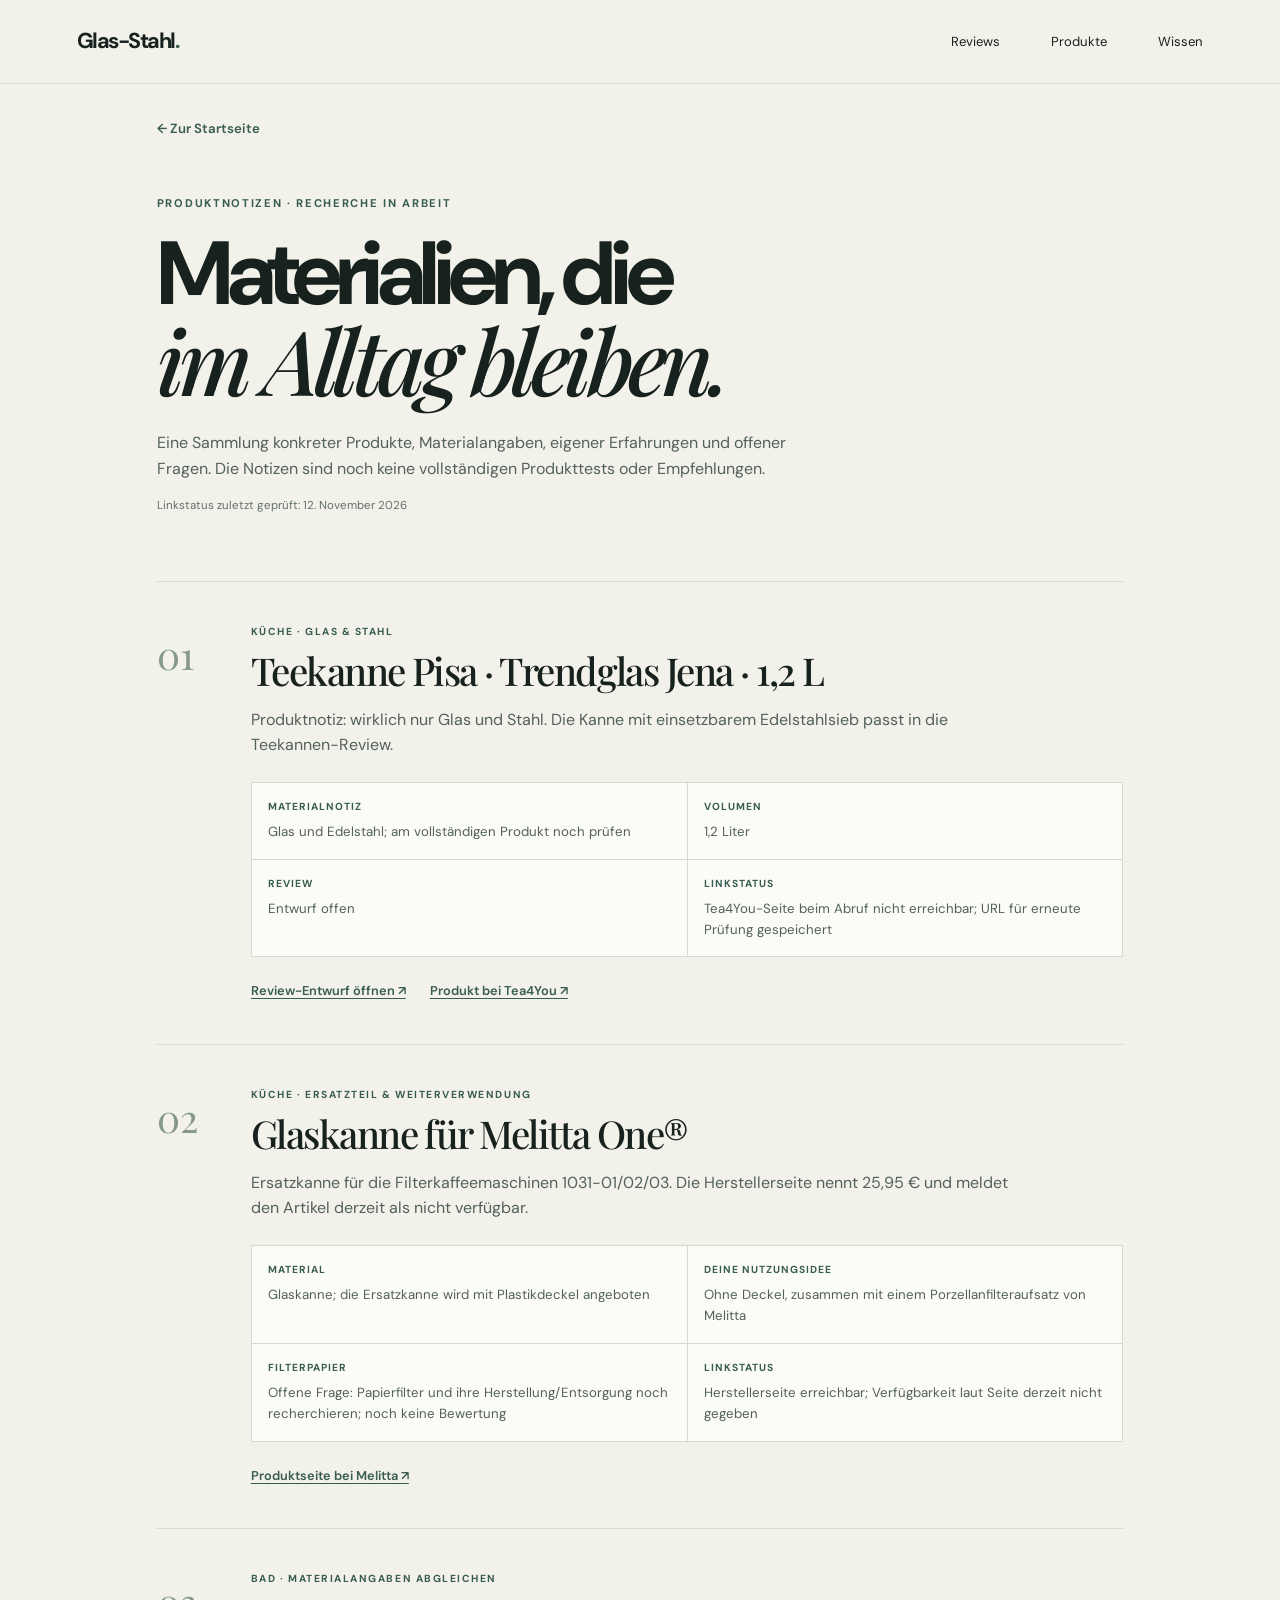
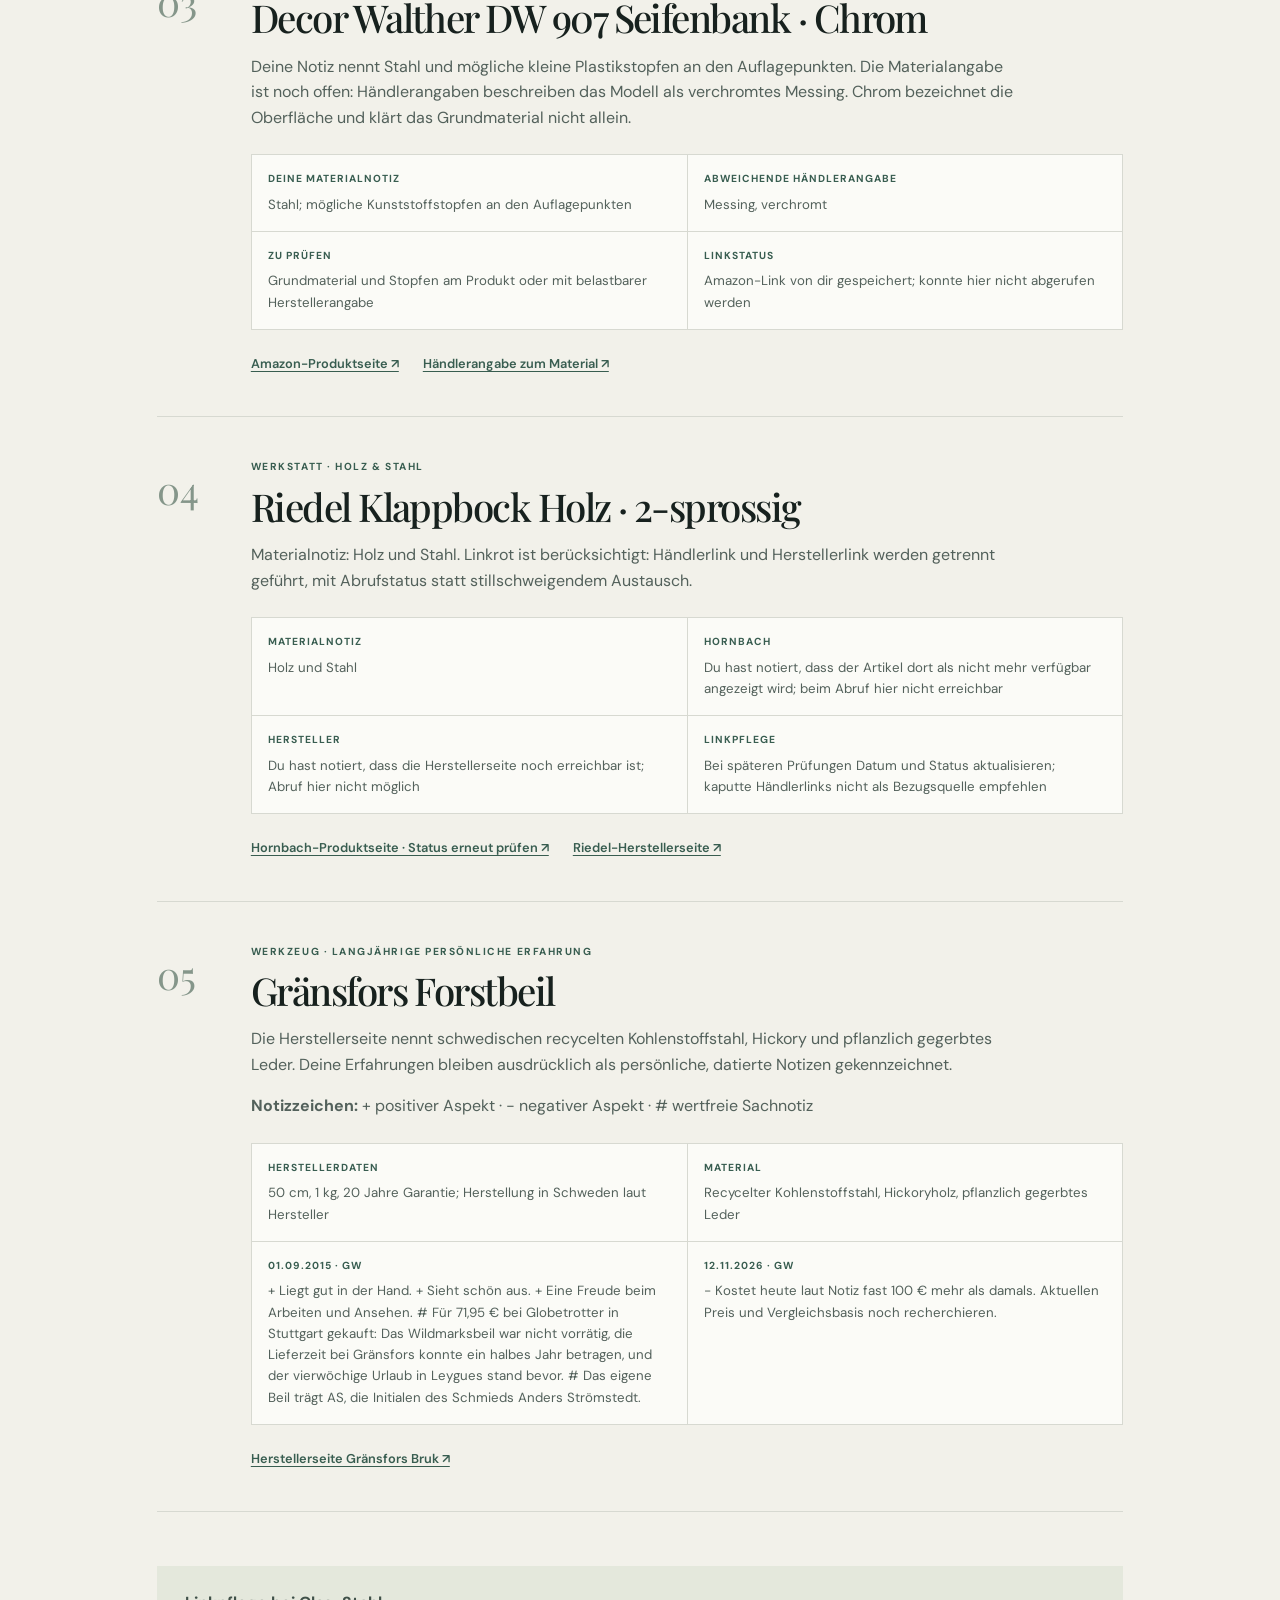
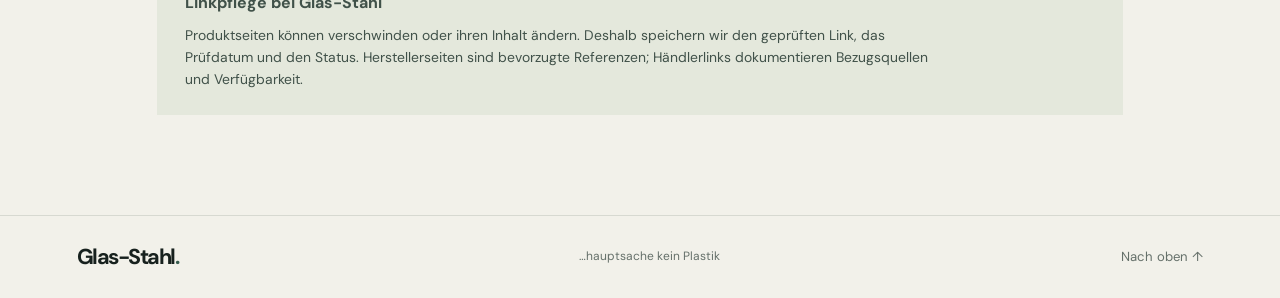
==== produkte.html @ 0f4513dc "Add product notes and link status catalog" ====
<!doctype html>
<html lang="de">
<head>
  <meta charset="utf-8">
  <meta name="viewport" content="width=device-width, initial-scale=1">
  <meta name="theme-color" content="#f2f1ea">
  <meta name="description" content="Produktnotizen zu Glas, Stahl, Holz und langlebigen Alltagsgegenständen bei Glas-Stahl.">
  <title>Produkte & Notizen · Glas-Stahl</title>
  <link rel="stylesheet" href="styles.css">
</head>
<body>
  <header class="site-header" id="top">
    <a class="wordmark" href="index.html" aria-label="Glas-Stahl – Startseite">Glas-Stahl<span class="period">.</span></a>
    <nav aria-label="Hauptnavigation"><a href="index.html#reviews">Reviews</a><a href="produkte.html" aria-current="page">Produkte</a><a href="index.html#wissen">Wissen</a></nav>
  </header>
  <main class="product-list-page">
    <a class="back-link" href="index.html#reviews">← Zur Startseite</a>
    <header class="product-list-hero"><p class="eyebrow">Produktnotizen · Recherche in Arbeit</p><h1>Materialien, die<br><em>im Alltag bleiben.</em></h1><p>Eine Sammlung konkreter Produkte, Materialangaben, eigener Erfahrungen und offener Fragen. Die Notizen sind noch keine vollständigen Produkttests oder Empfehlungen.</p><p class="checked-date">Linkstatus zuletzt geprüft: 12. November 2026</p></header>

    <article class="product-record" id="pisa">
      <div class="product-record-index">01</div><div class="product-record-content">
        <p class="card-kicker">Küche · Glas & Stahl</p><h2>Teekanne Pisa · Trendglas Jena · 1,2 L</h2>
        <p>Produktnotiz: wirklich nur Glas und Stahl. Die Kanne mit einsetzbarem Edelstahlsieb passt in die Teekannen-Review.</p>
        <ul class="product-facts"><li><strong>Materialnotiz</strong>Glas und Edelstahl; am vollständigen Produkt noch prüfen</li><li><strong>Volumen</strong>1,2 Liter</li><li><strong>Review</strong>Entwurf offen</li><li><strong>Linkstatus</strong>Tea4You-Seite beim Abruf nicht erreichbar; URL für erneute Prüfung gespeichert</li></ul>
        <div class="product-links"><a href="review-teekanne-edelstahlsieb.html">Review-Entwurf öffnen ↗</a><a href="https://tea4you.de/teekanne-pisa-glaskanne-trendglas-jena-12-l/">Produkt bei Tea4You ↗</a></div>
      </div>
    </article>

    <article class="product-record" id="melitta-one">
      <div class="product-record-index">02</div><div class="product-record-content">
        <p class="card-kicker">Küche · Ersatzteil & Weiterverwendung</p><h2>Glaskanne für Melitta One®</h2>
        <p>Ersatzkanne für die Filterkaffeemaschinen 1031-01/02/03. Die Herstellerseite nennt 25,95 € und meldet den Artikel derzeit als nicht verfügbar.</p>
        <ul class="product-facts"><li><strong>Material</strong>Glaskanne; die Ersatzkanne wird mit Plastikdeckel angeboten</li><li><strong>Deine Nutzungsidee</strong>Ohne Deckel, zusammen mit einem Porzellanfilteraufsatz von Melitta</li><li><strong>Filterpapier</strong>Offene Frage: Papierfilter und ihre Herstellung/Entsorgung noch recherchieren; noch keine Bewertung</li><li><strong>Linkstatus</strong>Herstellerseite erreichbar; Verfügbarkeit laut Seite derzeit nicht gegeben</li></ul>
        <div class="product-links"><a href="https://www.melitta.de/filterkaffeemaschinen/kannen/melitta-one-glaskanne">Produktseite bei Melitta ↗</a></div>
      </div>
    </article>

    <article class="product-record" id="dw907">
      <div class="product-record-index">03</div><div class="product-record-content">
        <p class="card-kicker">Bad · Materialangaben abgleichen</p><h2>Decor Walther DW 907 Seifenbank · Chrom</h2>
        <p>Deine Notiz nennt Stahl und mögliche kleine Plastikstopfen an den Auflagepunkten. Die Materialangabe ist noch offen: Händlerangaben beschreiben das Modell als verchromtes Messing. Chrom bezeichnet die Oberfläche und klärt das Grundmaterial nicht allein.</p>
        <ul class="product-facts"><li><strong>Deine Materialnotiz</strong>Stahl; mögliche Kunststoffstopfen an den Auflagepunkten</li><li><strong>Abweichende Händlerangabe</strong>Messing, verchromt</li><li><strong>Zu prüfen</strong>Grundmaterial und Stopfen am Produkt oder mit belastbarer Herstellerangabe</li><li><strong>Linkstatus</strong>Amazon-Link von dir gespeichert; konnte hier nicht abgerufen werden</li></ul>
        <div class="product-links"><a href="https://www.amazon.de/dp/B003EFWC8Q/">Amazon-Produktseite ↗</a><a href="https://dusaro.store/products/decor-walther-classic-dw-907-seifenbank-chrom-messing/">Händlerangabe zum Material ↗</a></div>
      </div>
    </article>

    <article class="product-record" id="riedel">
      <div class="product-record-index">04</div><div class="product-record-content">
        <p class="card-kicker">Werkstatt · Holz & Stahl</p><h2>Riedel Klappbock Holz · 2-sprossig</h2>
        <p>Materialnotiz: Holz und Stahl. Linkrot ist berücksichtigt: Händlerlink und Herstellerlink werden getrennt geführt, mit Abrufstatus statt stillschweigendem Austausch.</p>
        <ul class="product-facts"><li><strong>Materialnotiz</strong>Holz und Stahl</li><li><strong>Hornbach</strong>Du hast notiert, dass der Artikel dort als nicht mehr verfügbar angezeigt wird; beim Abruf hier nicht erreichbar</li><li><strong>Hersteller</strong>Du hast notiert, dass die Herstellerseite noch erreichbar ist; Abruf hier nicht möglich</li><li><strong>Linkpflege</strong>Bei späteren Prüfungen Datum und Status aktualisieren; kaputte Händlerlinks nicht als Bezugsquelle empfehlen</li></ul>
        <div class="product-links"><a href="https://www.hornbach.de/shop/Klappbock-Holz-Riedel-2-sprossig/3053529/artikel.html">Hornbach-Produktseite · Status erneut prüfen ↗</a><a href="https://riedel-holzleitern.de/klappboecke/">Riedel-Herstellerseite ↗</a></div>
      </div>
    </article>

    <article class="product-record" id="gransfors">
      <div class="product-record-index">05</div><div class="product-record-content">
        <p class="card-kicker">Werkzeug · langjährige persönliche Erfahrung</p><h2>Gränsfors Forstbeil</h2>
        <p>Die Herstellerseite nennt schwedischen recycelten Kohlenstoffstahl, Hickory und pflanzlich gegerbtes Leder. Deine Erfahrungen bleiben ausdrücklich als persönliche, datierte Notizen gekennzeichnet.</p><p class="note-legend"><strong>Notizzeichen:</strong> + positiver Aspekt · − negativer Aspekt · # wertfreie Sachnotiz</p>
        <ul class="product-facts"><li><strong>Herstellerdaten</strong>50 cm, 1 kg, 20 Jahre Garantie; Herstellung in Schweden laut Hersteller</li><li><strong>Material</strong>Recycelter Kohlenstoffstahl, Hickoryholz, pflanzlich gegerbtes Leder</li><li><strong>01.09.2015 · gw</strong>+ Liegt gut in der Hand. + Sieht schön aus. + Eine Freude beim Arbeiten und Ansehen. # Für 71,95 € bei Globetrotter in Stuttgart gekauft: Das Wildmarksbeil war nicht vorrätig, die Lieferzeit bei Gränsfors konnte ein halbes Jahr betragen, und der vierwöchige Urlaub in Leygues stand bevor. # Das eigene Beil trägt AS, die Initialen des Schmieds Anders Strömstedt.</li><li><strong>12.11.2026 · gw</strong>− Kostet heute laut Notiz fast 100 € mehr als damals. Aktuellen Preis und Vergleichsbasis noch recherchieren.</li></ul>
        <div class="product-links"><a href="https://www.gransforsbruk.com/de/p/forstbeil">Herstellerseite Gränsfors Bruk ↗</a></div>
      </div>
    </article>

    <aside class="link-rot-note"><strong>Linkpflege bei Glas-Stahl</strong><p>Produktseiten können verschwinden oder ihren Inhalt ändern. Deshalb speichern wir den geprüften Link, das Prüfdatum und den Status. Herstellerseiten sind bevorzugte Referenzen; Händlerlinks dokumentieren Bezugsquellen und Verfügbarkeit.</p></aside>
  </main>
  <footer class="site-footer"><a class="wordmark" href="index.html">Glas-Stahl<span class="period">.</span></a><span>…hauptsache kein Plastik</span><a href="#top">Nach oben ↑</a></footer>
</body>
</html>
---- styles.css ----
@import url('https://fonts.googleapis.com/css2?family=DM+Sans:wght@400;500;600;700&family=Playfair+Display:ital,wght@0,500;0,600;1,500;1,600&display=swap');
:root{--ink:#17211e;--muted:#64716c;--paper:#f2f1ea;--white:#fbfbf7;--green:#385d50;--line:#d7d9d1;--lime:#d2df82;--steel:#aeb9b5;--serif:'Playfair Display',Georgia,serif;--sans:'DM Sans',Arial,sans-serif}*{box-sizing:border-box}html{scroll-behavior:smooth}body{margin:0;background:var(--paper);color:var(--ink);font-family:var(--sans);line-height:1.6}a{color:inherit}.site-header,.site-footer{display:flex;align-items:center;justify-content:space-between;padding:24px clamp(22px,6vw,96px);border-bottom:1px solid var(--line)}.wordmark{text-decoration:none;font-size:1.35rem;font-weight:700;letter-spacing:-.07em}.wordmark>span:first-child,.period{color:var(--green)}.site-header nav{display:flex;gap:clamp(18px,4vw,54px)}.site-header nav a,.site-footer>a:last-child{font-size:.82rem;text-decoration:none}.site-header nav a:hover,.text-link:hover,.card-link:hover{color:var(--green)}.hero{min-height:640px;padding:72px clamp(22px,8vw,130px) 96px;display:grid;grid-template-columns:1fr .9fr;gap:5vw;align-items:center}.eyebrow,.card-kicker{margin:0 0 18px;color:var(--green);font-size:.7rem;font-weight:700;text-transform:uppercase;letter-spacing:.15em}.hero h1,.closing-note h2{font-size:clamp(3.8rem,8vw,8.8rem);line-height:.91;letter-spacing:-.075em;margin:0;font-weight:600}.hero h1 em,.closing-note h2 em{font-family:var(--serif);font-weight:500;letter-spacing:-.06em}.hero-intro{max-width:530px;margin:32px 0;font-size:1.12rem;color:#4e5c56}.hero-actions{display:flex;align-items:center;gap:28px;flex-wrap:wrap}.button{display:inline-flex;align-items:center;gap:28px;padding:14px 19px;text-decoration:none;font-size:.84rem;font-weight:600}.button-dark{background:var(--ink);color:white}.button-dark:hover{background:var(--green)}.text-link,.card-link{font-size:.84rem;font-weight:600;text-decoration:none}.hero-art{height:430px;position:relative;overflow:hidden;background:#dce4d8;display:flex;align-items:end;padding:32px}.hero-art:before{content:"";position:absolute;width:360px;height:360px;border:1px solid #a8b5a8;border-radius:50%;top:-120px;right:-55px}.hero-art:after{content:"";position:absolute;width:240px;height:240px;border:1px solid #a8b5a8;border-radius:50%;top:-60px;right:5px}.glass-shape{position:absolute;width:180px;height:250px;left:24%;top:16%;border:2px solid rgba(255,255,255,.9);border-radius:22px 22px 55px 55px;background:linear-gradient(115deg,rgba(255,255,255,.7),rgba(255,255,255,.12) 45%,rgba(255,255,255,.45));transform:rotate(-9deg);box-shadow:18px 24px 55px rgba(31,59,48,.12)}.glass-shape span{position:absolute;width:100%;height:20px;top:-12px;border:2px solid white;border-radius:50%}.steel-shape{position:absolute;width:80px;height:310px;background:linear-gradient(90deg,#74847f,#e3e8e3 22%,#a4b0aa 48%,#e2e7e3 72%,#879690);right:19%;top:24%;transform:rotate(13deg);border-radius:8px;box-shadow:16px 20px 30px #62766d33}.hero-art p{position:relative;z-index:1;font-family:var(--serif);font-size:1.55rem;line-height:1.15;margin:0}.art-index{position:absolute;top:23px;left:32px;font-size:.66rem;letter-spacing:.15em;color:#667a6d}.intro-strip{padding:62px clamp(22px,11vw,180px);background:#e4e8dc;display:grid;grid-template-columns:.45fr 1fr;gap:5vw}.intro-strip h2,.section-heading h2,.method-section h2{font-family:var(--serif);font-size:clamp(2rem,4vw,3.8rem);line-height:1.05;letter-spacing:-.04em;margin:0 0 20px;font-weight:500}.intro-strip>div>p,.section-heading>p,.method-section>div>p{max-width:650px;color:#53615b;margin:0}.content-section,.knowledge-section{padding:100px clamp(22px,8vw,130px)}.section-heading{display:flex;justify-content:space-between;align-items:end;gap:32px;margin-bottom:40px}.section-heading h2{margin-bottom:0}.section-heading>p{max-width:380px}.card-grid{display:grid;grid-template-columns:repeat(3,1fr);gap:20px}.feature-card{background:var(--white)}.card-art{height:230px;position:relative;overflow:hidden;display:grid;place-items:center}.card-art>span{position:absolute;top:18px;left:20px;font-size:.68rem;letter-spacing:.12em}.card-art i{display:block}.art-glass{background:#d9e4dc}.art-glass i{width:105px;height:150px;border:2px solid white;border-radius:15px 15px 30px 30px;background:linear-gradient(110deg,#ffffff99,#ffffff15,#ffffff6b);transform:rotate(8deg)}.art-steel{background:#dfe1dc}.art-steel i{width:76px;height:156px;border-radius:30px 30px 20px 20px;background:linear-gradient(90deg,#87948f,#f1f2ee 30%,#9daaa5 60%,#d8ddda);box-shadow:20px 22px 36px #394c4326}.art-textile{background:#e5e1d3}.art-textile i{width:150px;height:125px;background:repeating-linear-gradient(45deg,#a0aa86 0 5px,#c9cfb7 5px 10px);border-radius:48% 52% 8px 8px;transform:rotate(-8deg)}.card-copy{padding:26px}.card-kicker{font-size:.64rem;margin-bottom:10px}.card-copy h3,.article-row h3{font-family:var(--serif);font-size:1.55rem;line-height:1.1;font-weight:500;margin:0 0 12px}.card-copy>p:not(.card-kicker),.article-row p:not(.card-kicker){font-size:.88rem;color:var(--muted);margin:0 0 18px}.card-link{font-size:.76rem}.section-footnote{font-size:.75rem;color:var(--muted);margin:24px 0 0}.knowledge-section{background:#e6e9e2}.article-list{border-top:1px solid #c7cec5}.article-row{display:grid;grid-template-columns:58px 1fr auto;gap:18px;align-items:start;padding:24px 4px;border-bottom:1px solid #c7cec5}.article-number{font-size:.76rem;color:var(--green);font-weight:700;padding-top:3px}.article-row h3{font-size:1.45rem;margin-bottom:8px}.article-row p:not(.card-kicker){margin:0;max-width:720px}.draft-tag{font-size:.65rem;text-transform:uppercase;letter-spacing:.09em;color:#6d766f;border:1px solid #b7c0b5;padding:6px 9px;white-space:nowrap}.article-row-highlight{background:#dce4d5;padding-left:14px;padding-right:14px}.method-section{display:grid;grid-template-columns:.35fr 1fr .7fr;gap:4vw;align-items:center;padding:92px clamp(22px,10vw,155px)}.method-mark{font-family:var(--serif);font-size:4.5rem;letter-spacing:-.1em;color:var(--green)}.method-mark span{color:#8d9d84}.method-section h2{font-size:2.65rem}.method-section .text-link{display:inline-block;margin-top:18px}.criteria-list{list-style:none;margin:0;padding:0;border-top:1px solid var(--line)}.criteria-list li{padding:13px 0;border-bottom:1px solid var(--line);font-size:.78rem}.criteria-list li span{color:var(--green);font-weight:700;margin-right:15px}.closing-note{padding:100px clamp(22px,10vw,155px);background:#253c34;color:#f5f4ed}.closing-note .eyebrow{color:#d2df82}.closing-note h2{font-size:clamp(3rem,6vw,6rem)}.closing-note>p:last-child{max-width:520px;color:#c7d0c7;margin:26px 0 0}.site-footer{border-top:1px solid var(--line);border-bottom:0;color:#65706a;font-size:.75rem}.site-footer .wordmark{color:var(--ink)}
@media(max-width:800px){.site-header{align-items:flex-start}.site-header nav{gap:14px;flex-wrap:wrap;justify-content:flex-end}.site-header nav a{font-size:.74rem}.hero{grid-template-columns:1fr;padding-top:55px;gap:45px}.hero-art{height:350px}.intro-strip{grid-template-columns:1fr;gap:12px}.section-heading{display:block}.section-heading>p{margin-top:16px}.card-grid{grid-template-columns:1fr 1fr}.method-section{grid-template-columns:80px 1fr}.criteria-list{grid-column:2}.method-mark{font-size:3.5rem}}
@media(max-width:540px){.site-header,.site-footer{padding:18px 20px}.wordmark{font-size:1.15rem}.site-header nav{max-width:190px}.hero{padding:55px 22px 70px}.hero h1{font-size:4rem}.hero-art{height:300px}.intro-strip,.content-section,.knowledge-section,.method-section,.closing-note{padding:62px 22px}.card-grid{grid-template-columns:1fr}.card-art{height:200px}.article-row{grid-template-columns:30px 1fr;gap:12px}.draft-tag{grid-column:2;justify-self:start}.method-section{grid-template-columns:1fr}.method-mark{font-size:3rem}.criteria-list{grid-column:1}.site-footer{gap:12px;flex-wrap:wrap}}

/* Product review pages */
.card-art.art-teapot{background:#e4e8dc}.art-teapot i,.art-teapot-large i{position:relative;display:block;width:104px;height:84px;border:3px solid #385d50;border-radius:14px 14px 30px 30px;background:linear-gradient(120deg,#ffffffa8,#ffffff20 55%,#ffffff8a)}.art-teapot i:before,.art-teapot-large i:before{content:"";position:absolute;right:-37px;top:12px;width:34px;height:34px;border:3px solid #385d50;border-left:0;border-radius:0 28px 28px 0}.art-teapot i:after,.art-teapot-large i:after{content:"";position:absolute;left:21px;top:-20px;width:58px;height:16px;border:3px solid #385d50;border-radius:50%}.review-page{max-width:1200px;margin:0 auto;padding:30px clamp(22px,6vw,80px) 100px}.back-link{display:inline-block;margin:4px 0 28px;color:var(--green);text-decoration:none;font-size:.83rem;font-weight:600}.review-hero{display:grid;grid-template-columns:1fr .8fr;gap:6vw;align-items:center;padding:24px 0 52px}.review-hero h1{font-size:clamp(3rem,6vw,6rem);line-height:.98;letter-spacing:-.065em;margin:0 0 24px}.review-hero h1 em{font-family:var(--serif);font-weight:500}.review-deck{max-width:620px;color:#53615b;font-size:1.08rem;margin:0 0 22px}.art-teapot-large{height:350px;background:#dce4d8;display:grid;place-items:center;position:relative}.art-teapot-large:before{content:"";position:absolute;width:240px;height:240px;border:1px solid #a8b5a8;border-radius:50%}.art-teapot-large i{width:180px;height:140px;border-width:4px;border-radius:20px 20px 52px 52px;z-index:1}.art-teapot-large i:before{right:-58px;top:24px;width:54px;height:58px;border-width:4px;border-radius:0 42px 42px 0}.art-teapot-large i:after{left:38px;top:-29px;width:100px;height:22px;border-width:4px}.art-teapot-large span{position:absolute;z-index:2;width:104px;height:4px;background:#385d50;top:calc(50% - 3px);left:calc(50% - 52px);box-shadow:0 12px 0 #385d50,0 -12px 0 #385d50}.review-disclosure{display:grid;grid-template-columns:170px 1fr;gap:20px;padding:20px 24px;margin-bottom:62px;background:#e4e8dc;color:#384a41;font-size:.87rem}.review-facts{padding:0 0 62px;border-bottom:1px solid var(--line)}.review-facts h2,.review-article h2{font-family:var(--serif);font-weight:500;font-size:2rem;letter-spacing:-.035em;margin:0 0 22px}.facts-grid{display:grid;grid-template-columns:repeat(3,1fr);gap:1px;background:var(--line);border:1px solid var(--line);margin:0}.facts-grid div{background:var(--white);padding:17px 19px}.facts-grid dt{font-size:.67rem;text-transform:uppercase;letter-spacing:.1em;color:var(--green);font-weight:700}.facts-grid dd{margin:5px 0 0;font-size:.88rem}.review-body{display:grid;grid-template-columns:190px 1fr;gap:6vw;padding-top:58px}.review-toc{position:sticky;top:24px;align-self:start;display:grid;gap:11px}.review-toc .eyebrow{margin-bottom:2px}.review-toc a{font-size:.8rem;text-decoration:none;color:#53615b}.review-toc a:hover{color:var(--green);text-decoration:underline}.review-article>section{padding:0 0 38px;margin-bottom:38px;border-bottom:1px solid var(--line);scroll-margin-top:24px}.review-article .eyebrow{margin-bottom:10px}.review-article h2{margin-bottom:14px}.review-article p,.review-article li{max-width:720px;color:#53615b;font-size:.95rem}.review-article ul{padding-left:21px}.review-article li{margin:7px 0}.review-rating{padding:15px 18px;background:var(--white);border-left:3px solid var(--green)}.review-rating strong{margin-left:8px;color:var(--green)}.review-sources{border:0!important}.review-sources h2{font-size:1.6rem}
@media(max-width:760px){.review-hero{grid-template-columns:1fr}.art-teapot-large{height:270px}.review-body{grid-template-columns:1fr;gap:32px}.review-toc{position:static;grid-template-columns:repeat(2,minmax(0,1fr));padding:16px;background:#e4e8dc}.review-toc .eyebrow{grid-column:1/-1}.facts-grid{grid-template-columns:repeat(2,1fr)}.review-disclosure{grid-template-columns:1fr;gap:5px}}
@media(max-width:480px){.review-page{padding-top:20px}.review-hero h1{font-size:3.2rem}.facts-grid{grid-template-columns:1fr}.review-toc{grid-template-columns:1fr}.art-teapot-large{height:230px}}

/* Product notes and source-link status */
.product-list-page{max-width:1120px;margin:0 auto;padding:30px clamp(22px,6vw,80px) 100px}.product-list-hero{padding:28px 0 54px;border-bottom:1px solid var(--line)}.product-list-hero h1{font-size:clamp(3rem,7vw,6.4rem);line-height:.95;letter-spacing:-.07em;margin:0 0 22px}.product-list-hero h1 em{font-family:var(--serif);font-weight:500}.product-list-hero>p:not(.eyebrow){max-width:650px;color:#53615b}.checked-date{font-size:.72rem;color:var(--muted)!important}.product-record{display:grid;grid-template-columns:74px 1fr;gap:20px;padding:42px 0;border-bottom:1px solid var(--line);scroll-margin-top:20px}.product-record-index{font-family:var(--serif);font-size:2.4rem;color:#85968a}.product-record-content h2{font-family:var(--serif);font-size:clamp(1.8rem,3vw,2.7rem);font-weight:500;letter-spacing:-.04em;line-height:1.05;margin:0 0 16px}.product-record-content>p:not(.card-kicker){max-width:770px;color:#53615b}.product-facts{display:grid;grid-template-columns:repeat(2,1fr);gap:1px;background:var(--line);border:1px solid var(--line);list-style:none;padding:0;margin:24px 0}.product-facts li{padding:16px;background:var(--white);font-size:.83rem;color:#53615b}.product-facts strong{display:block;font-size:.64rem;text-transform:uppercase;letter-spacing:.1em;color:var(--green);margin-bottom:6px}.product-links{display:flex;flex-wrap:wrap;gap:10px 24px}.product-links a{color:var(--green);font-size:.8rem;font-weight:600;text-decoration:underline;text-underline-offset:3px}.link-rot-note{margin-top:54px;padding:24px 28px;background:#e4e8dc;color:#405149}.link-rot-note p{margin:8px 0 0;max-width:760px;font-size:.87rem}
@media(max-width:560px){.product-record{grid-template-columns:40px 1fr;gap:12px}.product-record-index{font-size:1.8rem}.product-facts{grid-template-columns:1fr}.product-list-hero h1{font-size:3.5rem}}
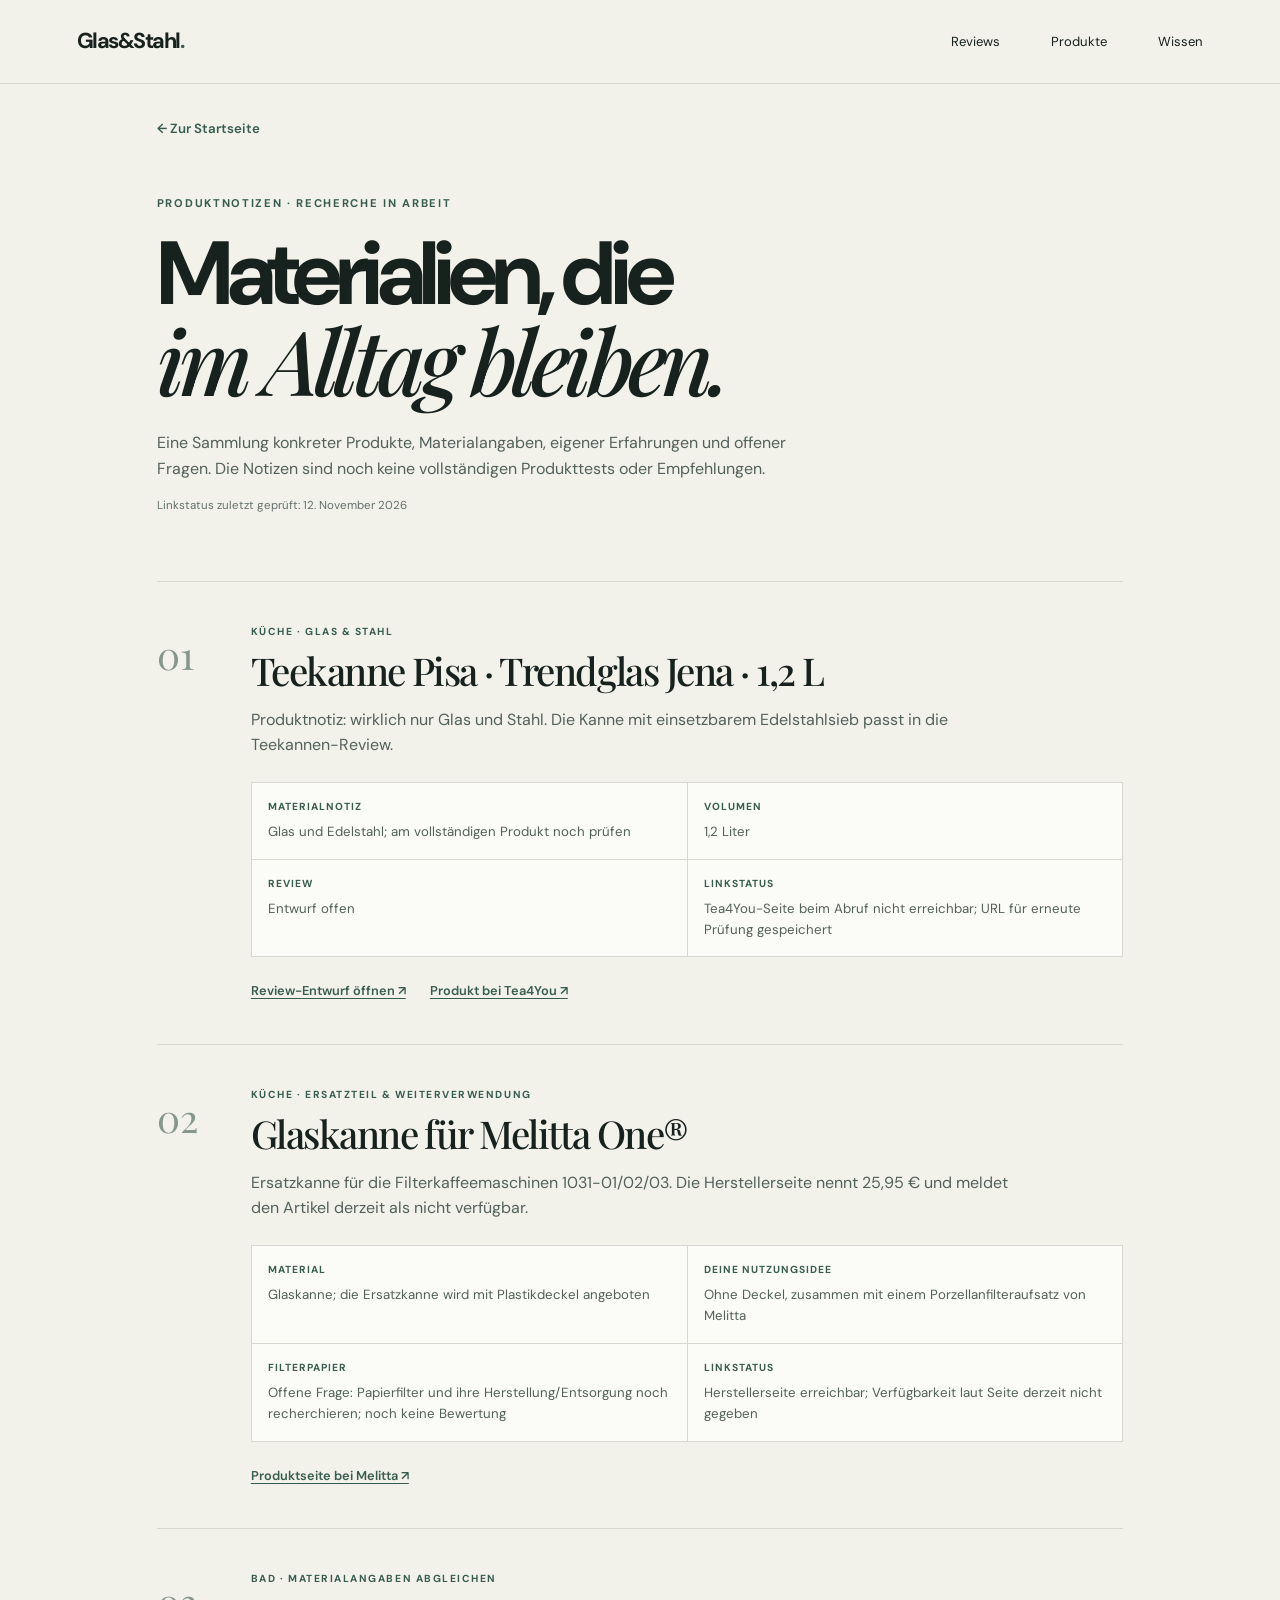
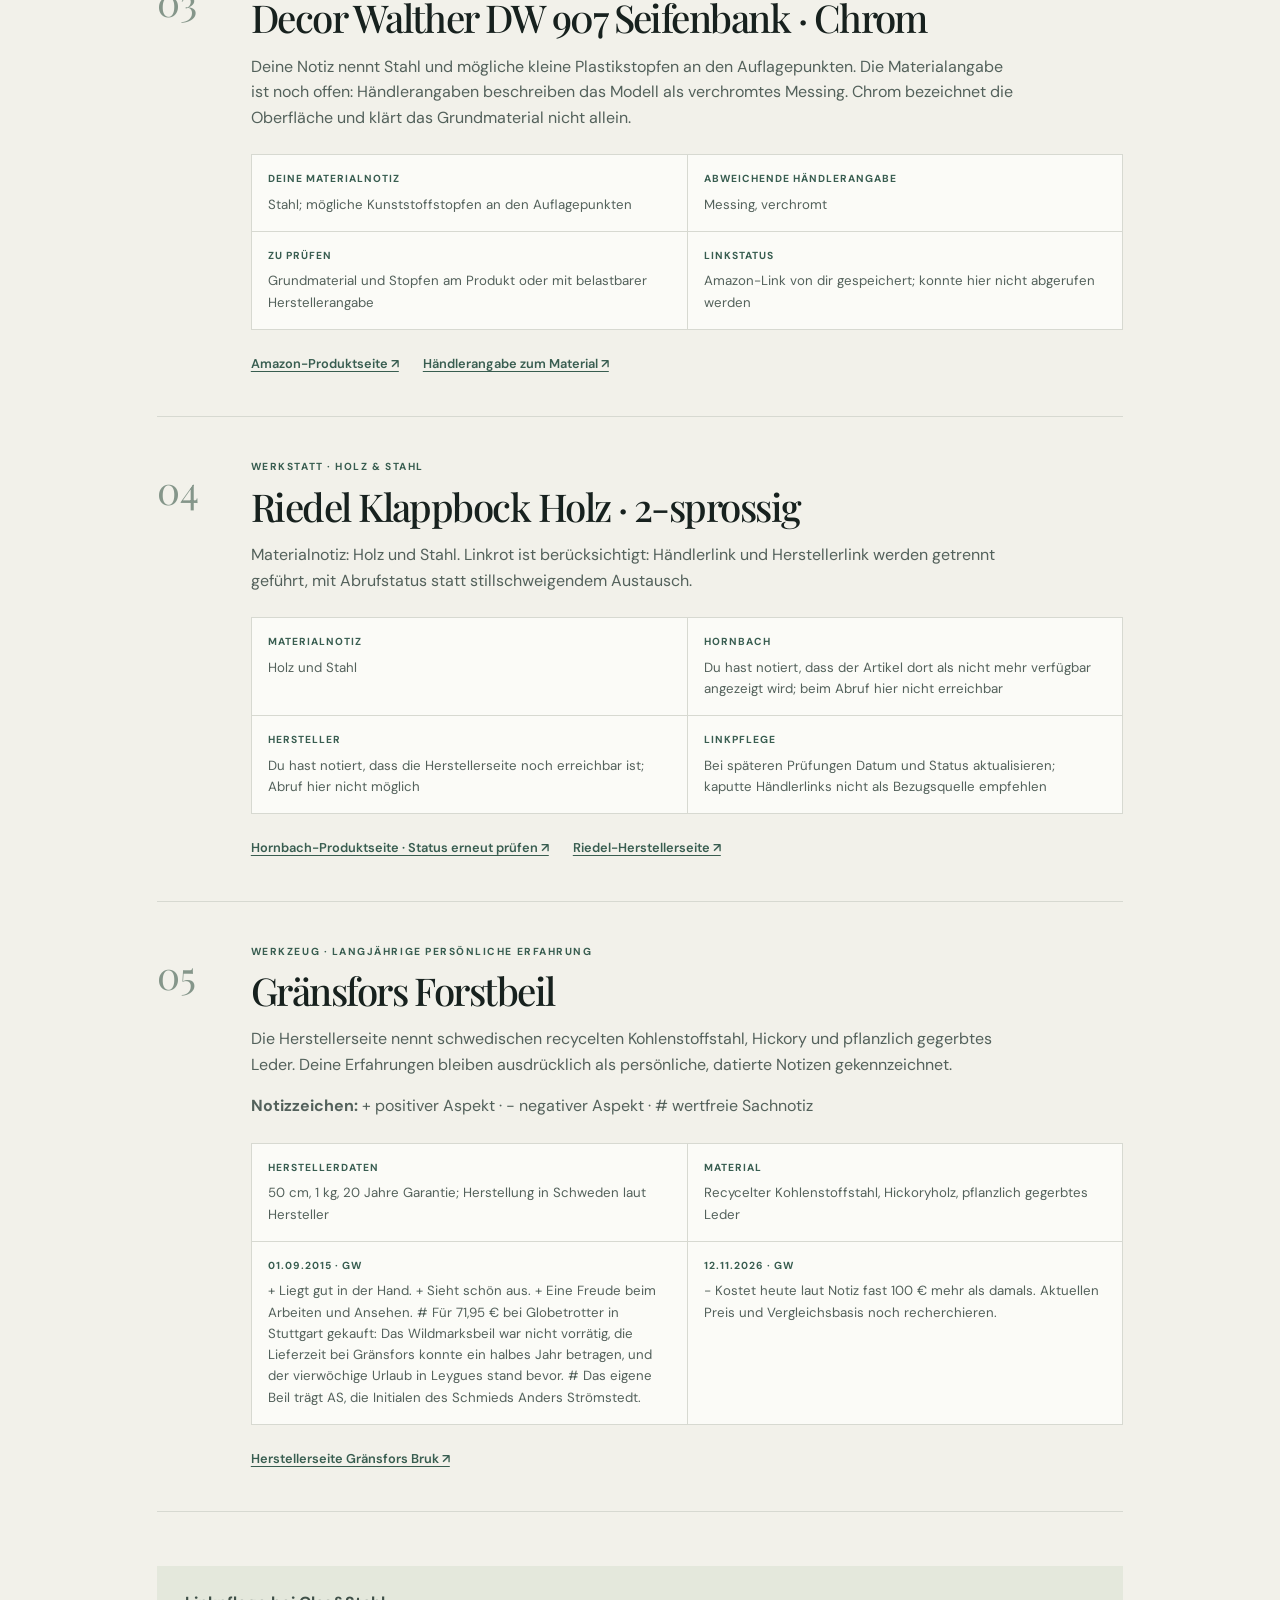
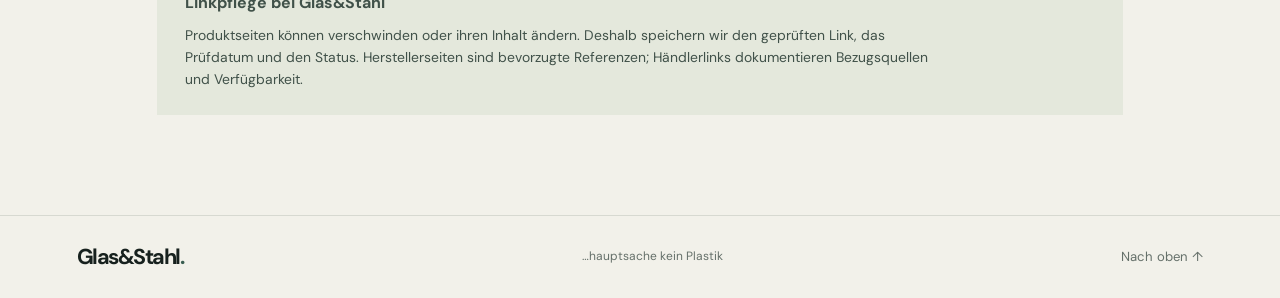
==== commit 78a2321f: "Use Glas&Stahl as public site name" ====
--- a/produkte.html
+++ b/produkte.html
@@ -4,13 +4,13 @@
   <meta charset="utf-8">
   <meta name="viewport" content="width=device-width, initial-scale=1">
   <meta name="theme-color" content="#f2f1ea">
-  <meta name="description" content="Produktnotizen zu Glas, Stahl, Holz und langlebigen Alltagsgegenständen bei Glas-Stahl.">
-  <title>Produkte & Notizen · Glas-Stahl</title>
+  <meta name="description" content="Produktnotizen zu Glas, Stahl, Holz und langlebigen Alltagsgegenständen bei Glas&amp;Stahl.">
+  <title>Produkte & Notizen · Glas&amp;Stahl</title>
   <link rel="stylesheet" href="styles.css">
 </head>
 <body>
   <header class="site-header" id="top">
-    <a class="wordmark" href="index.html" aria-label="Glas-Stahl – Startseite">Glas-Stahl<span class="period">.</span></a>
+    <a class="wordmark" href="index.html" aria-label="Glas&amp;Stahl – Startseite">Glas&amp;Stahl<span class="period">.</span></a>
     <nav aria-label="Hauptnavigation"><a href="index.html#reviews">Reviews</a><a href="produkte.html" aria-current="page">Produkte</a><a href="index.html#wissen">Wissen</a></nav>
   </header>
   <main class="product-list-page">
@@ -62,8 +62,8 @@
       </div>
     </article>
 
-    <aside class="link-rot-note"><strong>Linkpflege bei Glas-Stahl</strong><p>Produktseiten können verschwinden oder ihren Inhalt ändern. Deshalb speichern wir den geprüften Link, das Prüfdatum und den Status. Herstellerseiten sind bevorzugte Referenzen; Händlerlinks dokumentieren Bezugsquellen und Verfügbarkeit.</p></aside>
+    <aside class="link-rot-note"><strong>Linkpflege bei Glas&amp;Stahl</strong><p>Produktseiten können verschwinden oder ihren Inhalt ändern. Deshalb speichern wir den geprüften Link, das Prüfdatum und den Status. Herstellerseiten sind bevorzugte Referenzen; Händlerlinks dokumentieren Bezugsquellen und Verfügbarkeit.</p></aside>
   </main>
-  <footer class="site-footer"><a class="wordmark" href="index.html">Glas-Stahl<span class="period">.</span></a><span>…hauptsache kein Plastik</span><a href="#top">Nach oben ↑</a></footer>
+  <footer class="site-footer"><a class="wordmark" href="index.html">Glas&amp;Stahl<span class="period">.</span></a><span>…hauptsache kein Plastik</span><a href="#top">Nach oben ↑</a></footer>
 </body>
 </html>
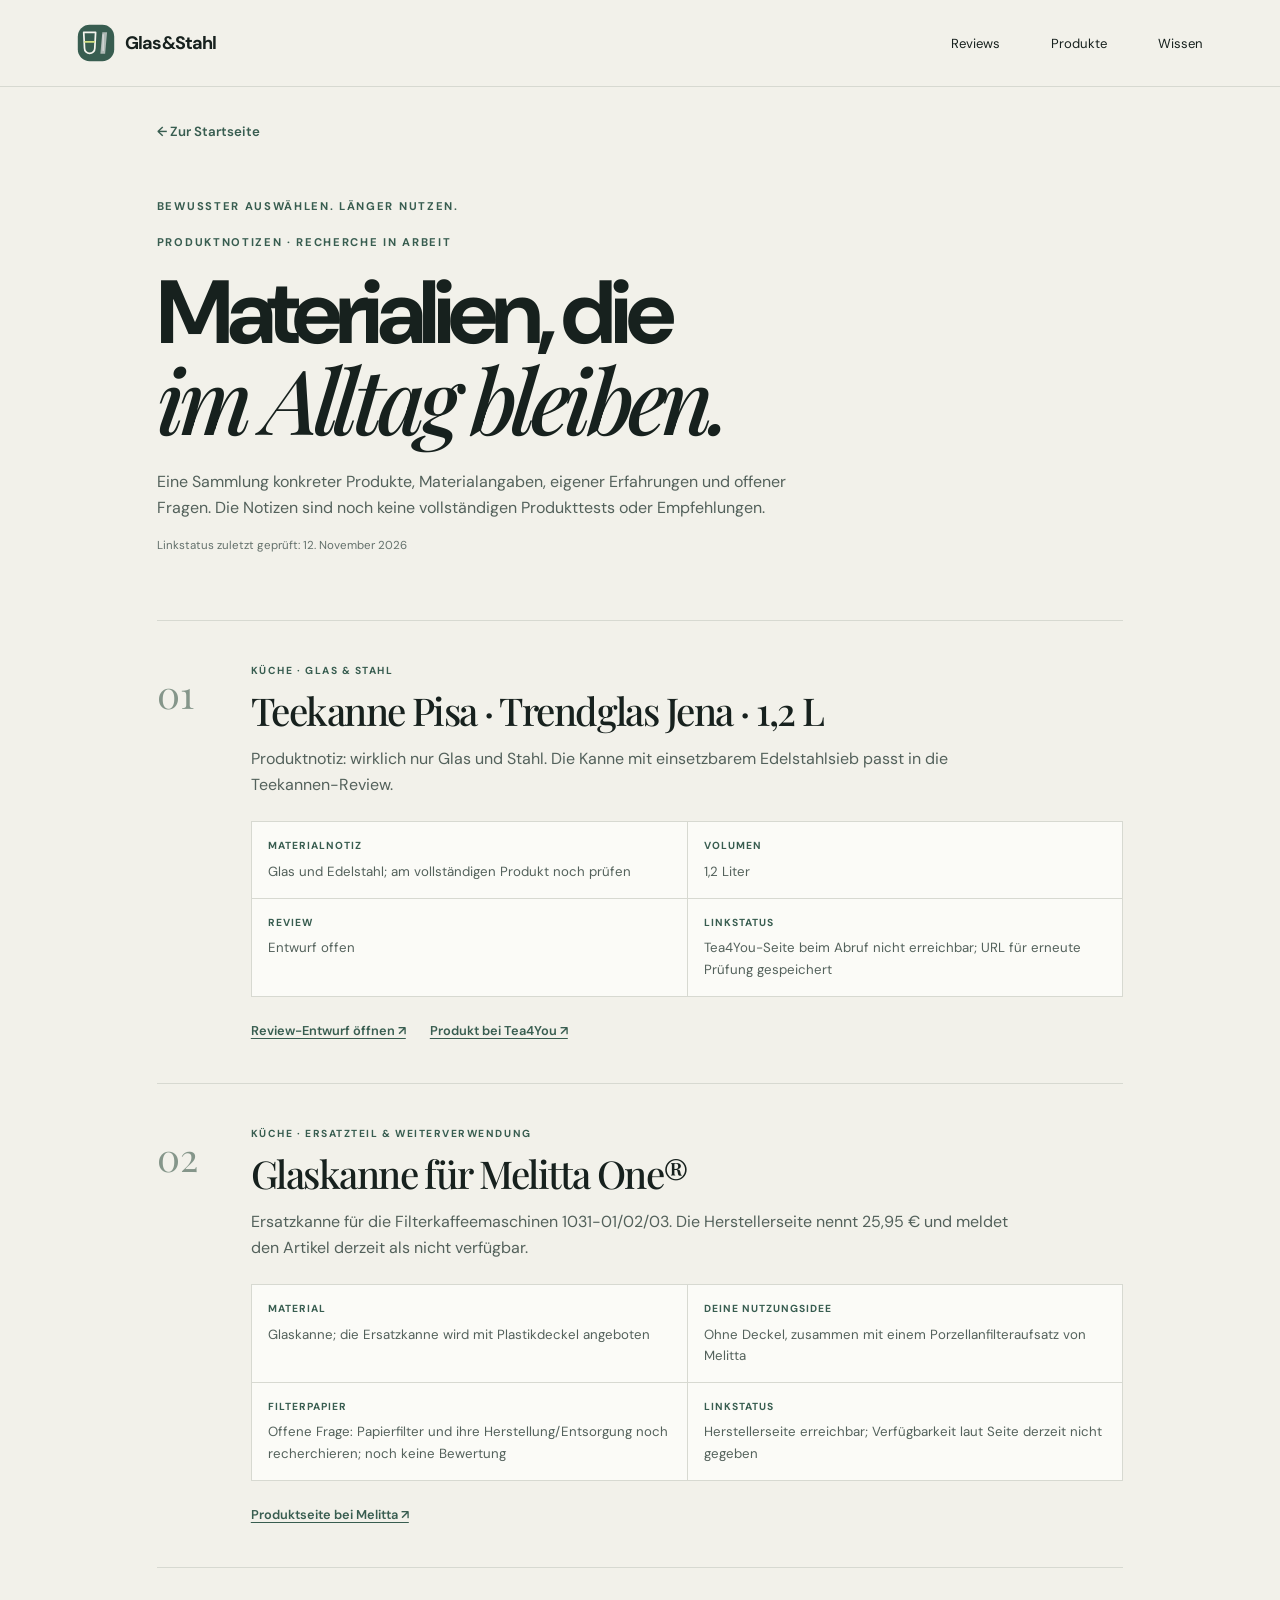
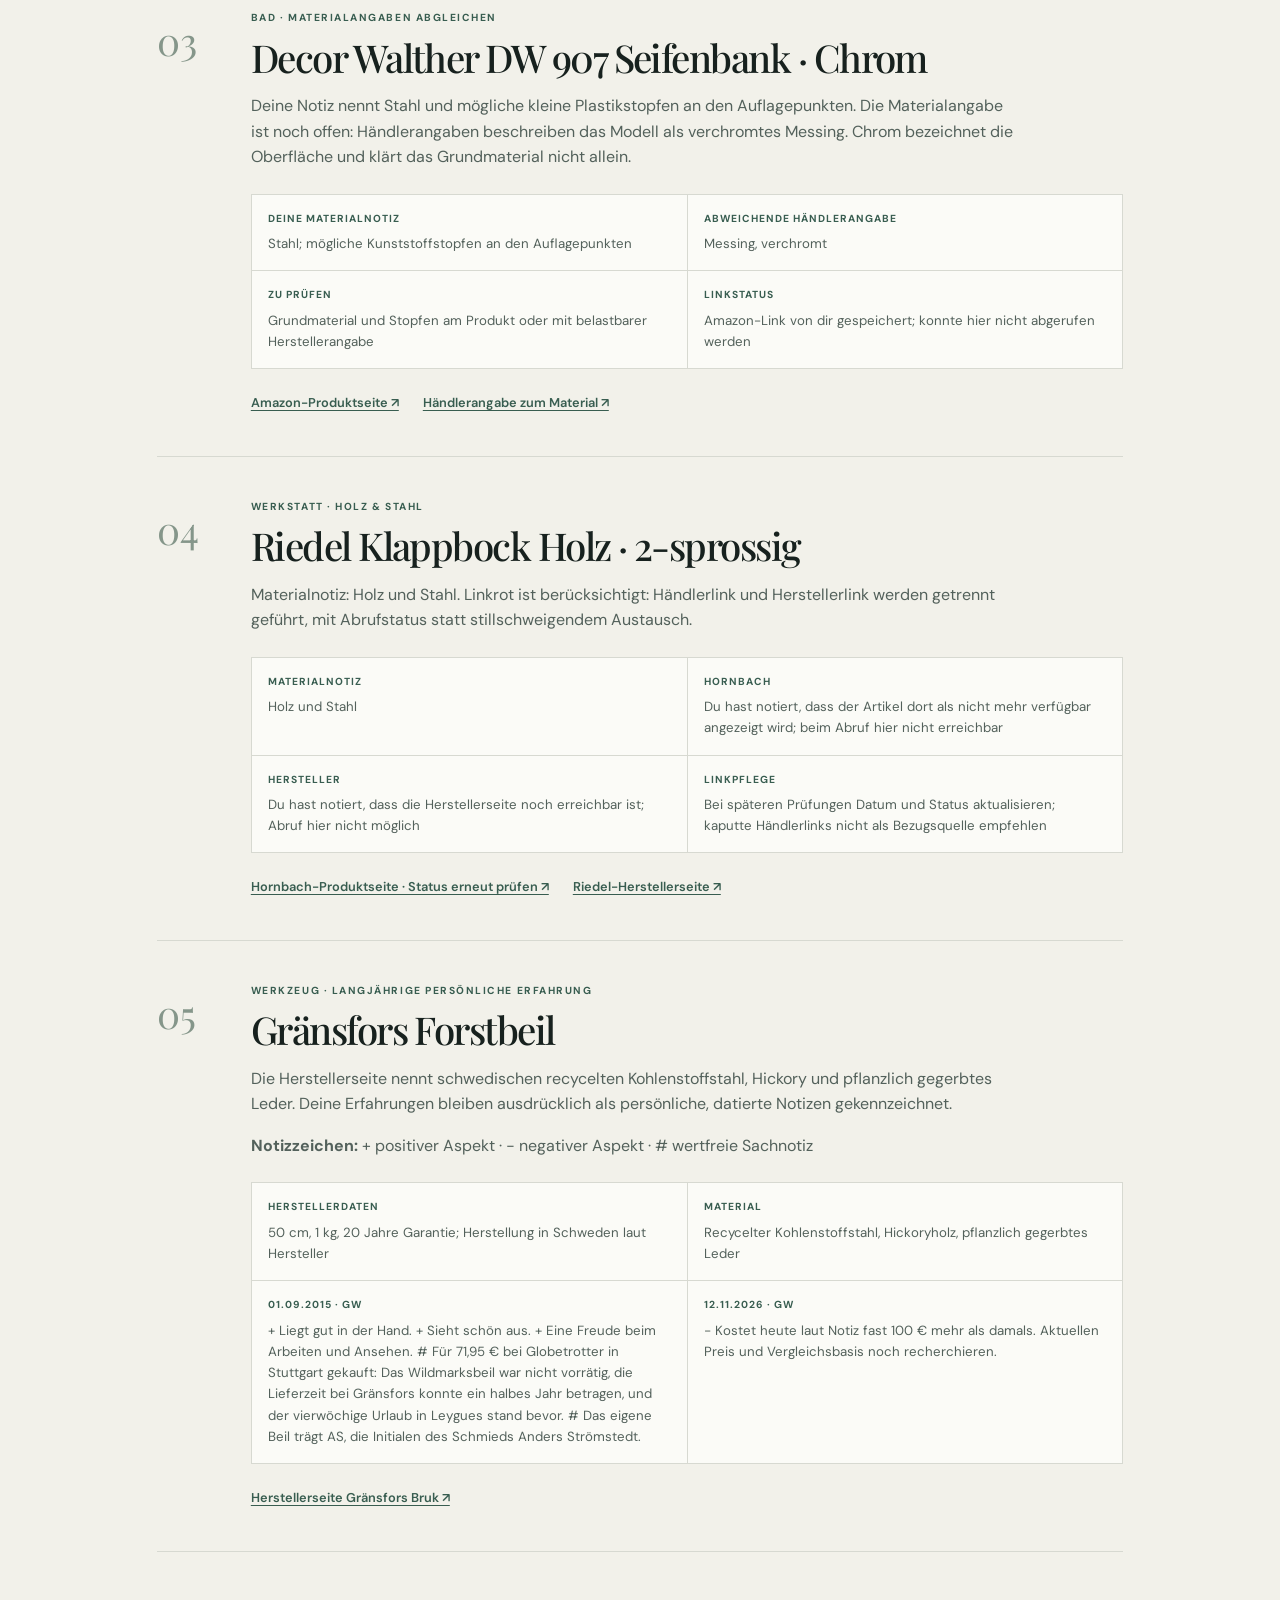
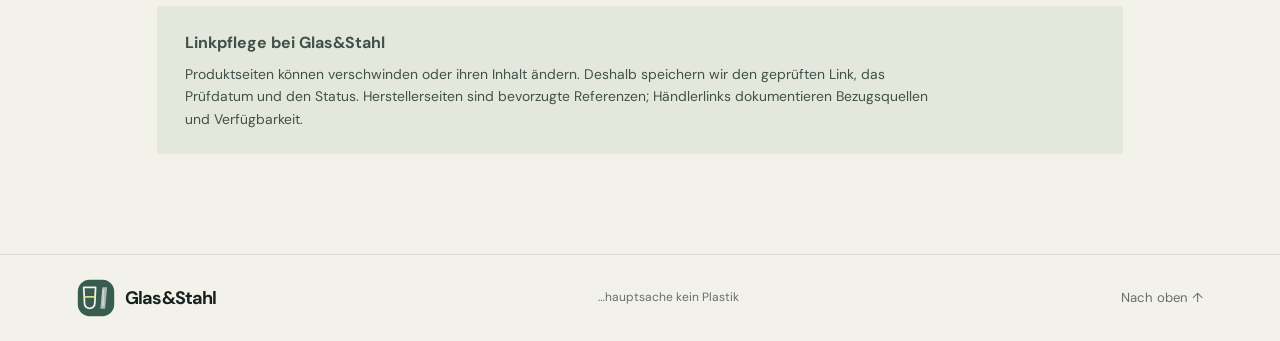
==== commit d1a0b635: "Refine Glas&Stahl branding and copy" ====
--- a/produkte.html
+++ b/produkte.html
@@ -10,12 +10,12 @@
 </head>
 <body>
   <header class="site-header" id="top">
-    <a class="wordmark" href="index.html" aria-label="Glas&amp;Stahl – Startseite">Glas&amp;Stahl<span class="period">.</span></a>
+    <a class="wordmark" href="index.html" aria-label="Glas&amp;Stahl – Startseite"><svg class="brand-icon" viewBox="0 0 48 48" aria-hidden="true" focusable="false"><rect x="1" y="1" width="46" height="46" rx="15" fill="#385d50"/><path d="M8.5 10.5h15l-1 20.2a6.5 6.5 0 0 1-13 0z" fill="none" stroke="#f5f4ed" stroke-width="2.2" stroke-linejoin="round"/><path d="M10 22.5h12" fill="none" stroke="#d2df82" stroke-width="2.2" stroke-linecap="round"/><path d="M32 10.5h6l-2.5 27h-6z" fill="#aeb9b5"/><path d="M33 13v21" stroke="#fff" stroke-opacity=".8" stroke-width="1"/></svg><span class="brand-name">Glas&amp;Stahl</span></a>
     <nav aria-label="Hauptnavigation"><a href="index.html#reviews">Reviews</a><a href="produkte.html" aria-current="page">Produkte</a><a href="index.html#wissen">Wissen</a></nav>
   </header>
   <main class="product-list-page">
     <a class="back-link" href="index.html#reviews">← Zur Startseite</a>
-    <header class="product-list-hero"><p class="eyebrow">Produktnotizen · Recherche in Arbeit</p><h1>Materialien, die<br><em>im Alltag bleiben.</em></h1><p>Eine Sammlung konkreter Produkte, Materialangaben, eigener Erfahrungen und offener Fragen. Die Notizen sind noch keine vollständigen Produkttests oder Empfehlungen.</p><p class="checked-date">Linkstatus zuletzt geprüft: 12. November 2026</p></header>
+    <header class="product-list-hero"><p class="eyebrow">Bewusster auswählen. Länger nutzen.</p><p class="eyebrow">Produktnotizen · Recherche in Arbeit</p><h1>Materialien, die<br><em>im Alltag bleiben.</em></h1><p>Eine Sammlung konkreter Produkte, Materialangaben, eigener Erfahrungen und offener Fragen. Die Notizen sind noch keine vollständigen Produkttests oder Empfehlungen.</p><p class="checked-date">Linkstatus zuletzt geprüft: 12. November 2026</p></header>
 
     <article class="product-record" id="pisa">
       <div class="product-record-index">01</div><div class="product-record-content">
@@ -64,6 +64,6 @@
 
     <aside class="link-rot-note"><strong>Linkpflege bei Glas&amp;Stahl</strong><p>Produktseiten können verschwinden oder ihren Inhalt ändern. Deshalb speichern wir den geprüften Link, das Prüfdatum und den Status. Herstellerseiten sind bevorzugte Referenzen; Händlerlinks dokumentieren Bezugsquellen und Verfügbarkeit.</p></aside>
   </main>
-  <footer class="site-footer"><a class="wordmark" href="index.html">Glas&amp;Stahl<span class="period">.</span></a><span>…hauptsache kein Plastik</span><a href="#top">Nach oben ↑</a></footer>
+  <footer class="site-footer"><a class="wordmark" href="index.html"><svg class="brand-icon" viewBox="0 0 48 48" aria-hidden="true" focusable="false"><rect x="1" y="1" width="46" height="46" rx="15" fill="#385d50"/><path d="M8.5 10.5h15l-1 20.2a6.5 6.5 0 0 1-13 0z" fill="none" stroke="#f5f4ed" stroke-width="2.2" stroke-linejoin="round"/><path d="M10 22.5h12" fill="none" stroke="#d2df82" stroke-width="2.2" stroke-linecap="round"/><path d="M32 10.5h6l-2.5 27h-6z" fill="#aeb9b5"/><path d="M33 13v21" stroke="#fff" stroke-opacity=".8" stroke-width="1"/></svg><span class="brand-name">Glas&amp;Stahl</span></a><span>…hauptsache kein Plastik</span><a href="#top">Nach oben ↑</a></footer>
 </body>
 </html>
--- a/styles.css
+++ b/styles.css
@@ -11,3 +11,7 @@
 /* Product notes and source-link status */
 .product-list-page{max-width:1120px;margin:0 auto;padding:30px clamp(22px,6vw,80px) 100px}.product-list-hero{padding:28px 0 54px;border-bottom:1px solid var(--line)}.product-list-hero h1{font-size:clamp(3rem,7vw,6.4rem);line-height:.95;letter-spacing:-.07em;margin:0 0 22px}.product-list-hero h1 em{font-family:var(--serif);font-weight:500}.product-list-hero>p:not(.eyebrow){max-width:650px;color:#53615b}.checked-date{font-size:.72rem;color:var(--muted)!important}.product-record{display:grid;grid-template-columns:74px 1fr;gap:20px;padding:42px 0;border-bottom:1px solid var(--line);scroll-margin-top:20px}.product-record-index{font-family:var(--serif);font-size:2.4rem;color:#85968a}.product-record-content h2{font-family:var(--serif);font-size:clamp(1.8rem,3vw,2.7rem);font-weight:500;letter-spacing:-.04em;line-height:1.05;margin:0 0 16px}.product-record-content>p:not(.card-kicker){max-width:770px;color:#53615b}.product-facts{display:grid;grid-template-columns:repeat(2,1fr);gap:1px;background:var(--line);border:1px solid var(--line);list-style:none;padding:0;margin:24px 0}.product-facts li{padding:16px;background:var(--white);font-size:.83rem;color:#53615b}.product-facts strong{display:block;font-size:.64rem;text-transform:uppercase;letter-spacing:.1em;color:var(--green);margin-bottom:6px}.product-links{display:flex;flex-wrap:wrap;gap:10px 24px}.product-links a{color:var(--green);font-size:.8rem;font-weight:600;text-decoration:underline;text-underline-offset:3px}.link-rot-note{margin-top:54px;padding:24px 28px;background:#e4e8dc;color:#405149}.link-rot-note p{margin:8px 0 0;max-width:760px;font-size:.87rem}
 @media(max-width:560px){.product-record{grid-template-columns:40px 1fr;gap:12px}.product-record-index{font-size:1.8rem}.product-facts{grid-template-columns:1fr}.product-list-hero h1{font-size:3.5rem}}
+
+/* Glas&Stahl brand lockup */
+.wordmark{display:inline-flex;align-items:center;gap:10px;letter-spacing:0;white-space:nowrap}.wordmark .brand-icon{display:block;width:38px;height:38px;flex:none}.wordmark .brand-name{font-size:1.13rem;font-weight:700;letter-spacing:-.045em;color:var(--ink)}.site-footer .wordmark .brand-name{color:var(--ink)}
+@media(max-width:540px){.wordmark{gap:8px}.wordmark .brand-icon{width:34px;height:34px}.wordmark .brand-name{font-size:1.02rem}}
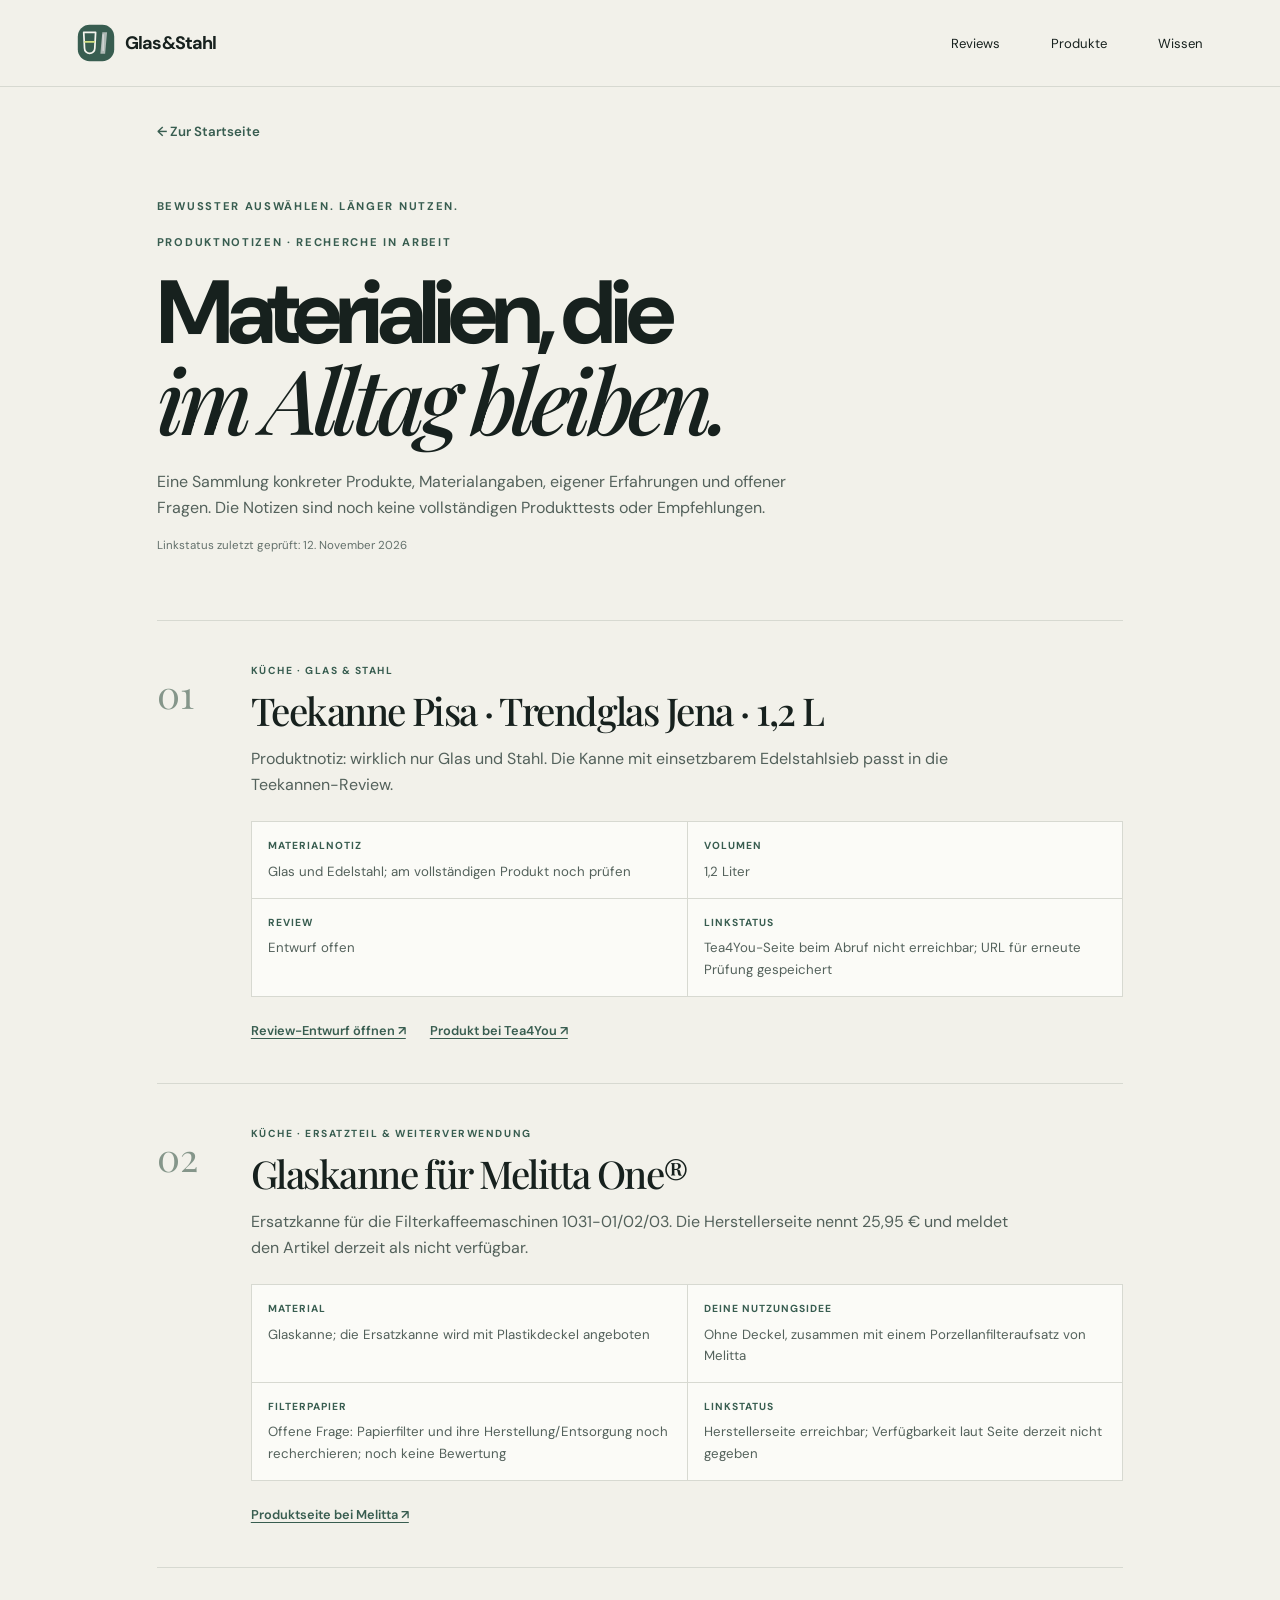
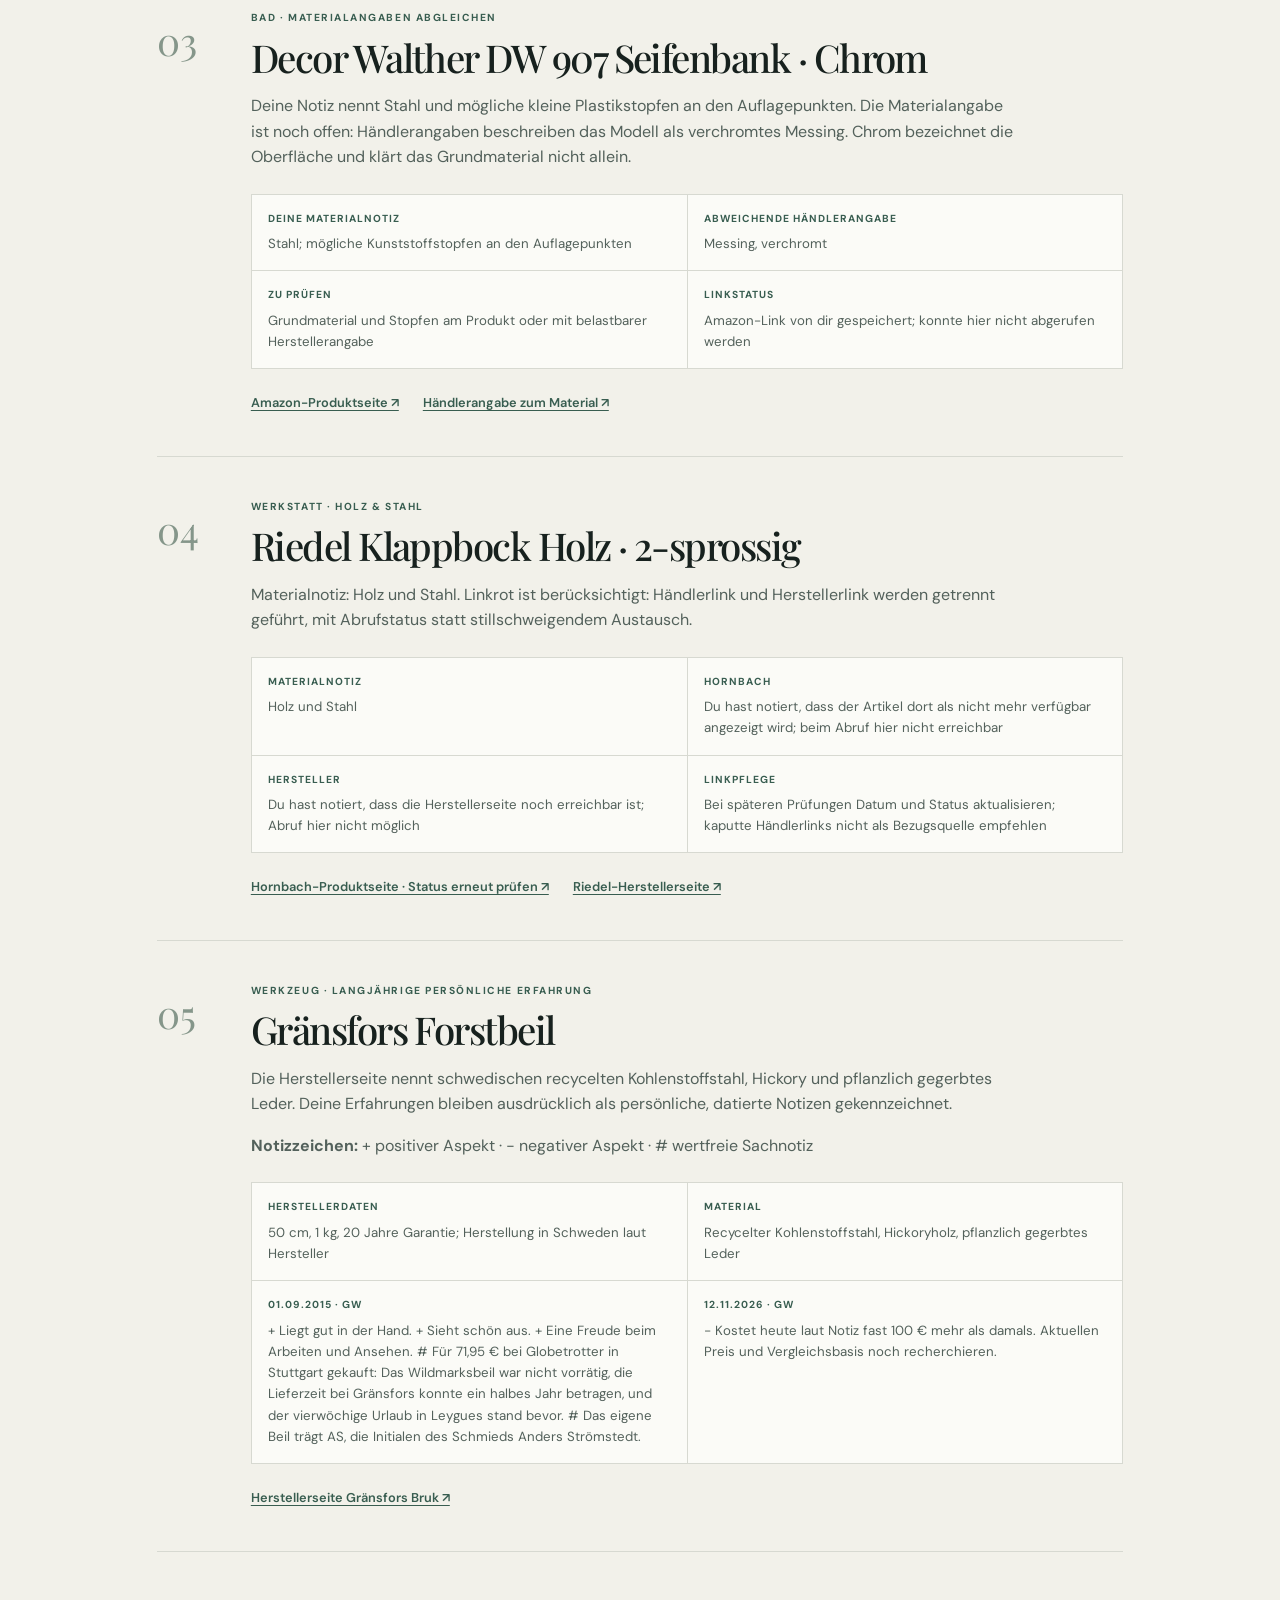
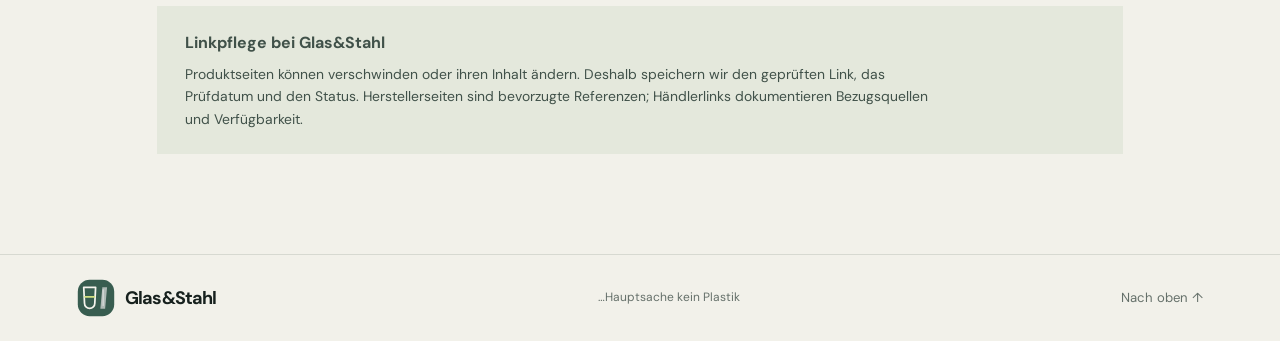
==== commit e39f394d: "Capitalize Hauptsache in slogan" ====
--- a/produkte.html
+++ b/produkte.html
@@ -64,6 +64,6 @@
 
     <aside class="link-rot-note"><strong>Linkpflege bei Glas&amp;Stahl</strong><p>Produktseiten können verschwinden oder ihren Inhalt ändern. Deshalb speichern wir den geprüften Link, das Prüfdatum und den Status. Herstellerseiten sind bevorzugte Referenzen; Händlerlinks dokumentieren Bezugsquellen und Verfügbarkeit.</p></aside>
   </main>
-  <footer class="site-footer"><a class="wordmark" href="index.html"><svg class="brand-icon" viewBox="0 0 48 48" aria-hidden="true" focusable="false"><rect x="1" y="1" width="46" height="46" rx="15" fill="#385d50"/><path d="M8.5 10.5h15l-1 20.2a6.5 6.5 0 0 1-13 0z" fill="none" stroke="#f5f4ed" stroke-width="2.2" stroke-linejoin="round"/><path d="M10 22.5h12" fill="none" stroke="#d2df82" stroke-width="2.2" stroke-linecap="round"/><path d="M32 10.5h6l-2.5 27h-6z" fill="#aeb9b5"/><path d="M33 13v21" stroke="#fff" stroke-opacity=".8" stroke-width="1"/></svg><span class="brand-name">Glas&amp;Stahl</span></a><span>…hauptsache kein Plastik</span><a href="#top">Nach oben ↑</a></footer>
+  <footer class="site-footer"><a class="wordmark" href="index.html"><svg class="brand-icon" viewBox="0 0 48 48" aria-hidden="true" focusable="false"><rect x="1" y="1" width="46" height="46" rx="15" fill="#385d50"/><path d="M8.5 10.5h15l-1 20.2a6.5 6.5 0 0 1-13 0z" fill="none" stroke="#f5f4ed" stroke-width="2.2" stroke-linejoin="round"/><path d="M10 22.5h12" fill="none" stroke="#d2df82" stroke-width="2.2" stroke-linecap="round"/><path d="M32 10.5h6l-2.5 27h-6z" fill="#aeb9b5"/><path d="M33 13v21" stroke="#fff" stroke-opacity=".8" stroke-width="1"/></svg><span class="brand-name">Glas&amp;Stahl</span></a><span>…Hauptsache kein Plastik</span><a href="#top">Nach oben ↑</a></footer>
 </body>
 </html>
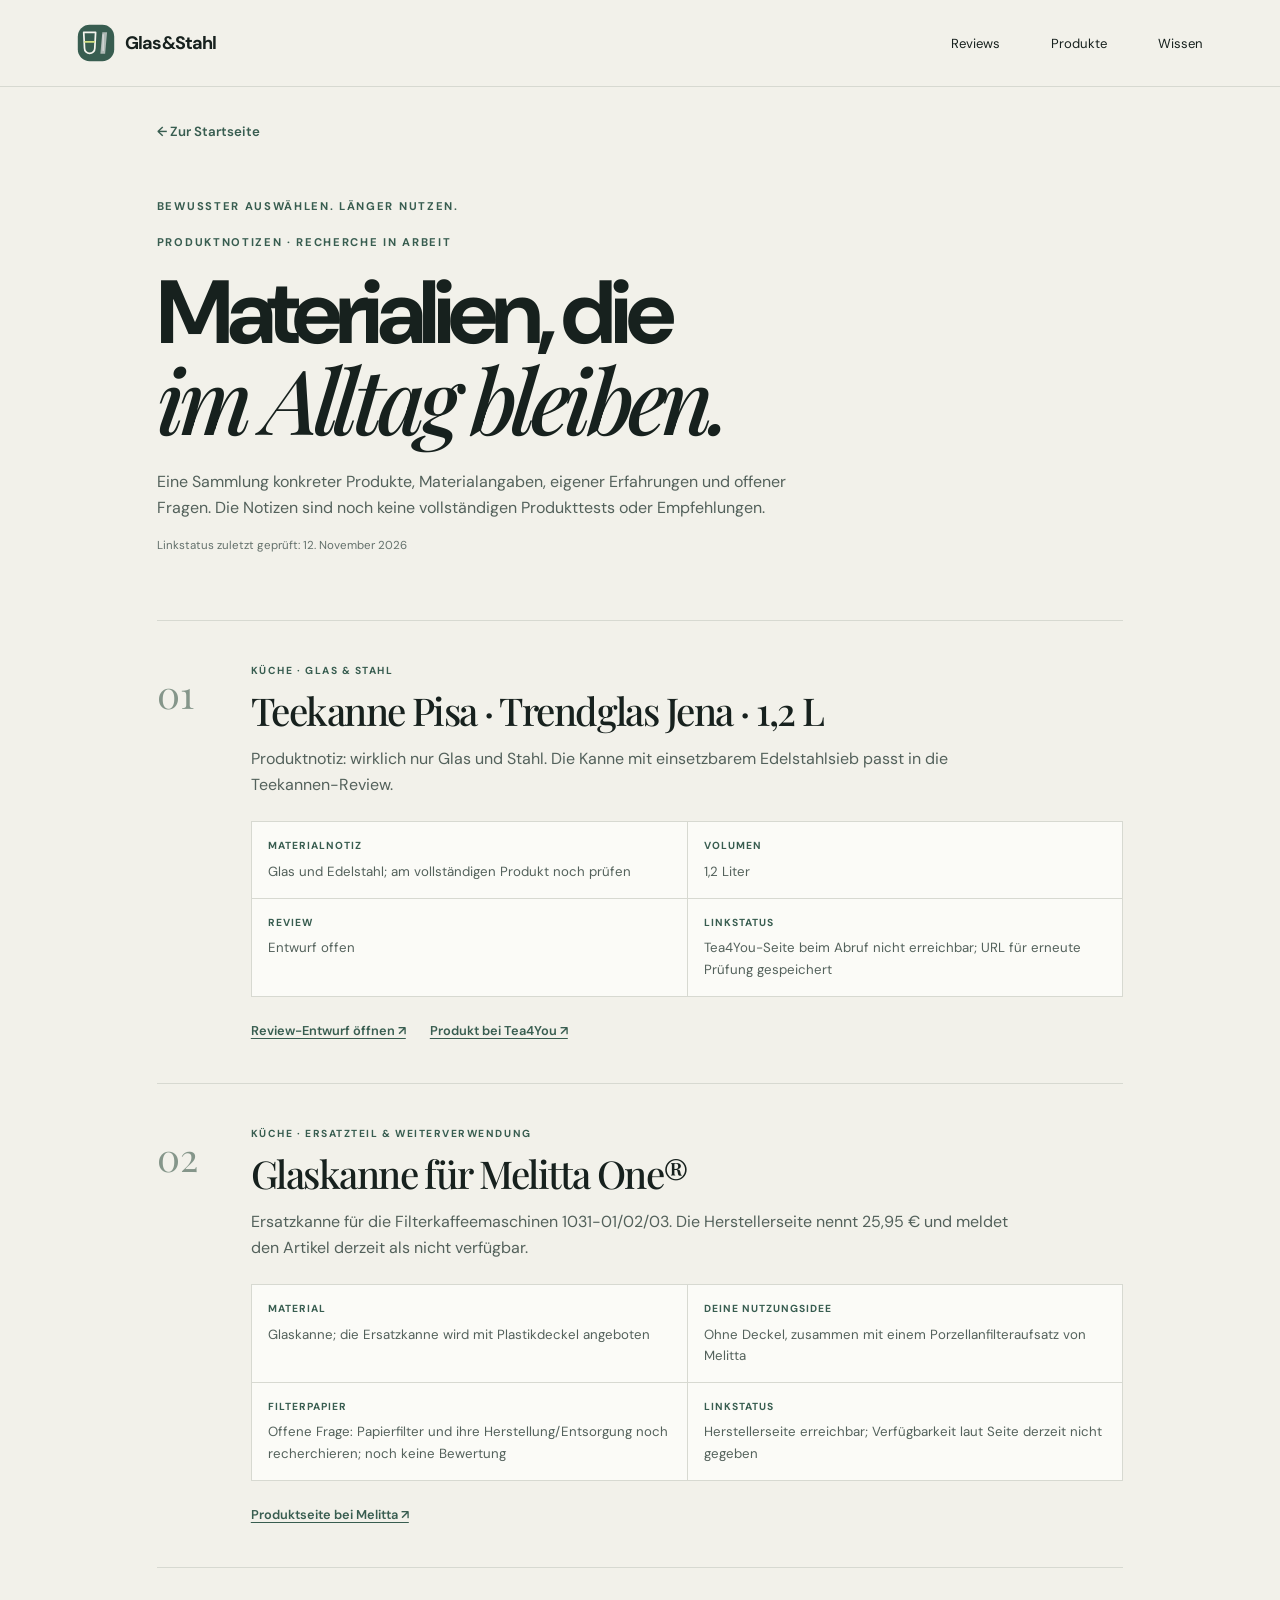
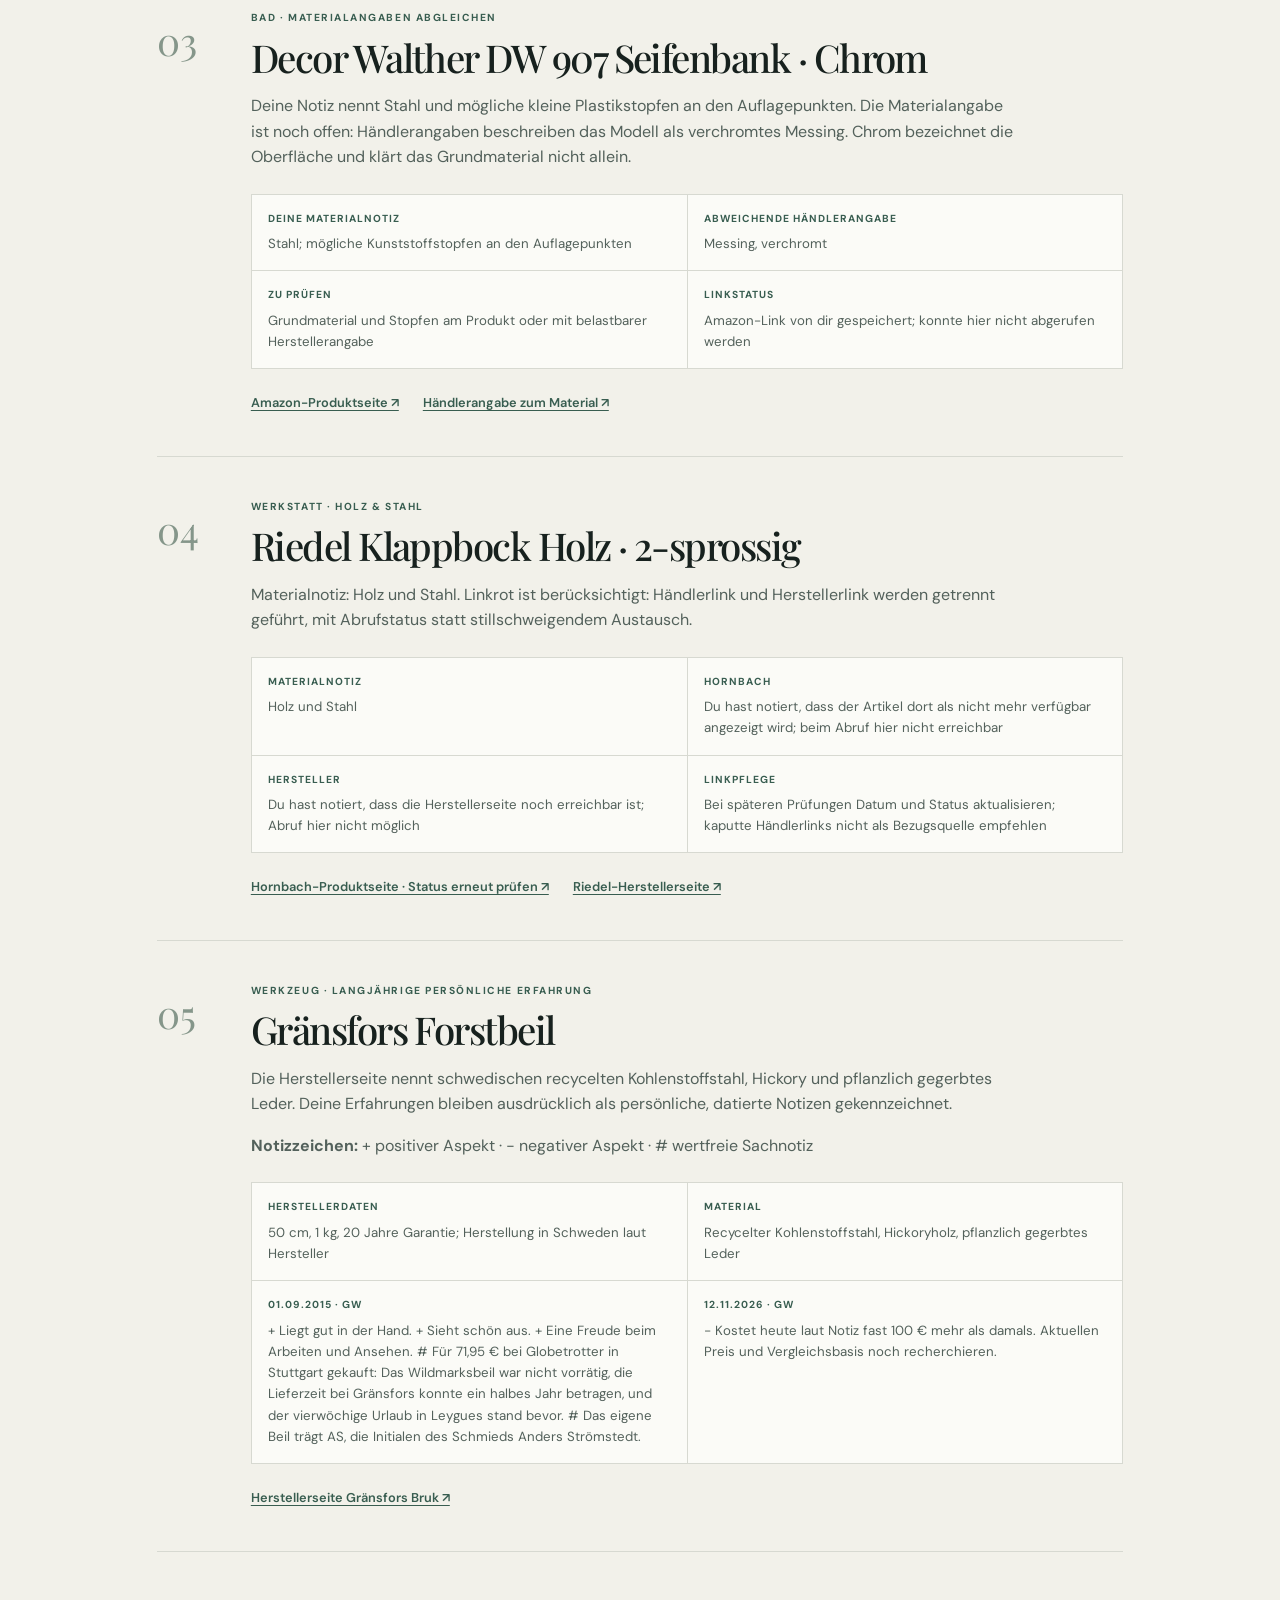
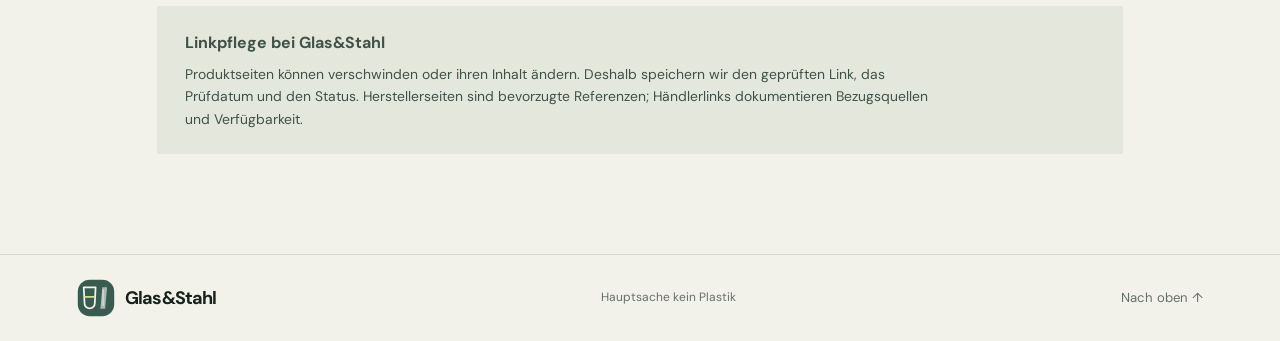
==== commit caed3fc1: "Remove ellipsis from slogan" ====
--- a/produkte.html
+++ b/produkte.html
@@ -64,6 +64,6 @@
 
     <aside class="link-rot-note"><strong>Linkpflege bei Glas&amp;Stahl</strong><p>Produktseiten können verschwinden oder ihren Inhalt ändern. Deshalb speichern wir den geprüften Link, das Prüfdatum und den Status. Herstellerseiten sind bevorzugte Referenzen; Händlerlinks dokumentieren Bezugsquellen und Verfügbarkeit.</p></aside>
   </main>
-  <footer class="site-footer"><a class="wordmark" href="index.html"><svg class="brand-icon" viewBox="0 0 48 48" aria-hidden="true" focusable="false"><rect x="1" y="1" width="46" height="46" rx="15" fill="#385d50"/><path d="M8.5 10.5h15l-1 20.2a6.5 6.5 0 0 1-13 0z" fill="none" stroke="#f5f4ed" stroke-width="2.2" stroke-linejoin="round"/><path d="M10 22.5h12" fill="none" stroke="#d2df82" stroke-width="2.2" stroke-linecap="round"/><path d="M32 10.5h6l-2.5 27h-6z" fill="#aeb9b5"/><path d="M33 13v21" stroke="#fff" stroke-opacity=".8" stroke-width="1"/></svg><span class="brand-name">Glas&amp;Stahl</span></a><span>…Hauptsache kein Plastik</span><a href="#top">Nach oben ↑</a></footer>
+  <footer class="site-footer"><a class="wordmark" href="index.html"><svg class="brand-icon" viewBox="0 0 48 48" aria-hidden="true" focusable="false"><rect x="1" y="1" width="46" height="46" rx="15" fill="#385d50"/><path d="M8.5 10.5h15l-1 20.2a6.5 6.5 0 0 1-13 0z" fill="none" stroke="#f5f4ed" stroke-width="2.2" stroke-linejoin="round"/><path d="M10 22.5h12" fill="none" stroke="#d2df82" stroke-width="2.2" stroke-linecap="round"/><path d="M32 10.5h6l-2.5 27h-6z" fill="#aeb9b5"/><path d="M33 13v21" stroke="#fff" stroke-opacity=".8" stroke-width="1"/></svg><span class="brand-name">Glas&amp;Stahl</span></a><span>Hauptsache kein Plastik</span><a href="#top">Nach oben ↑</a></footer>
 </body>
 </html>
